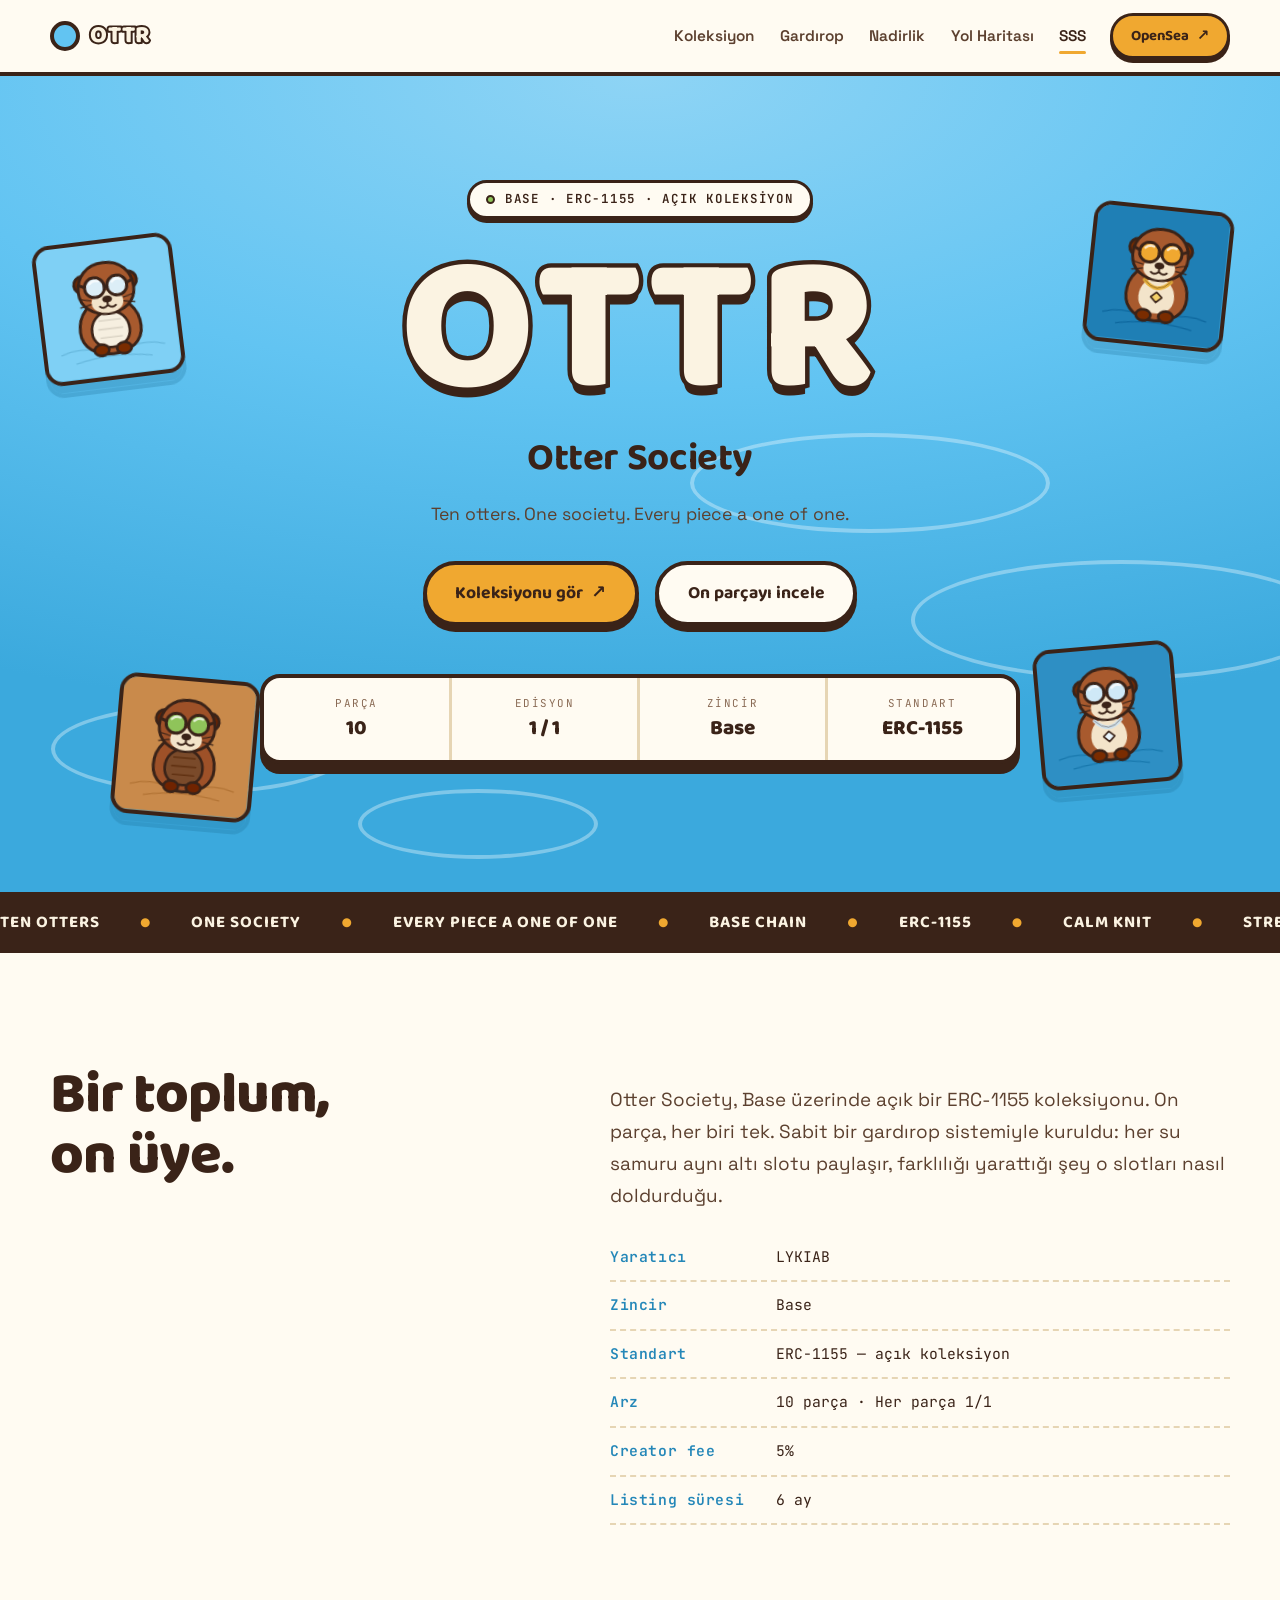
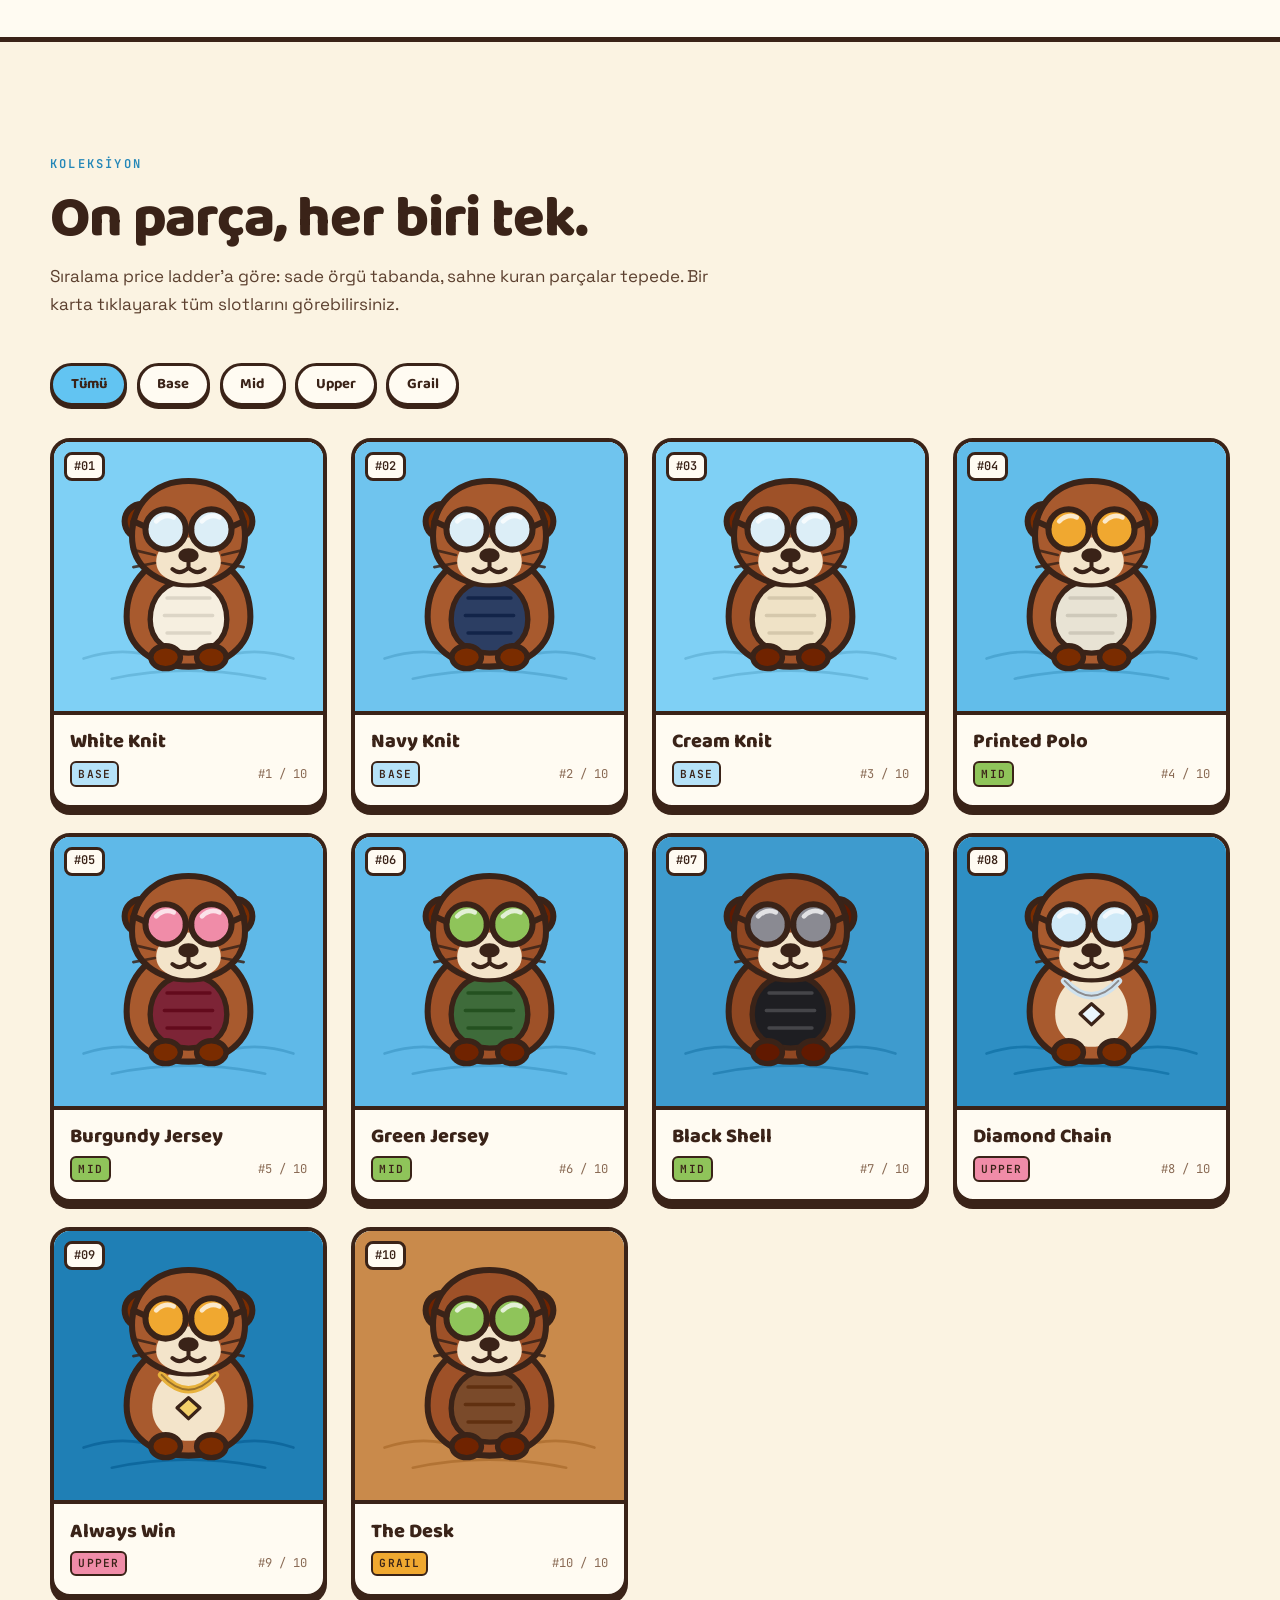
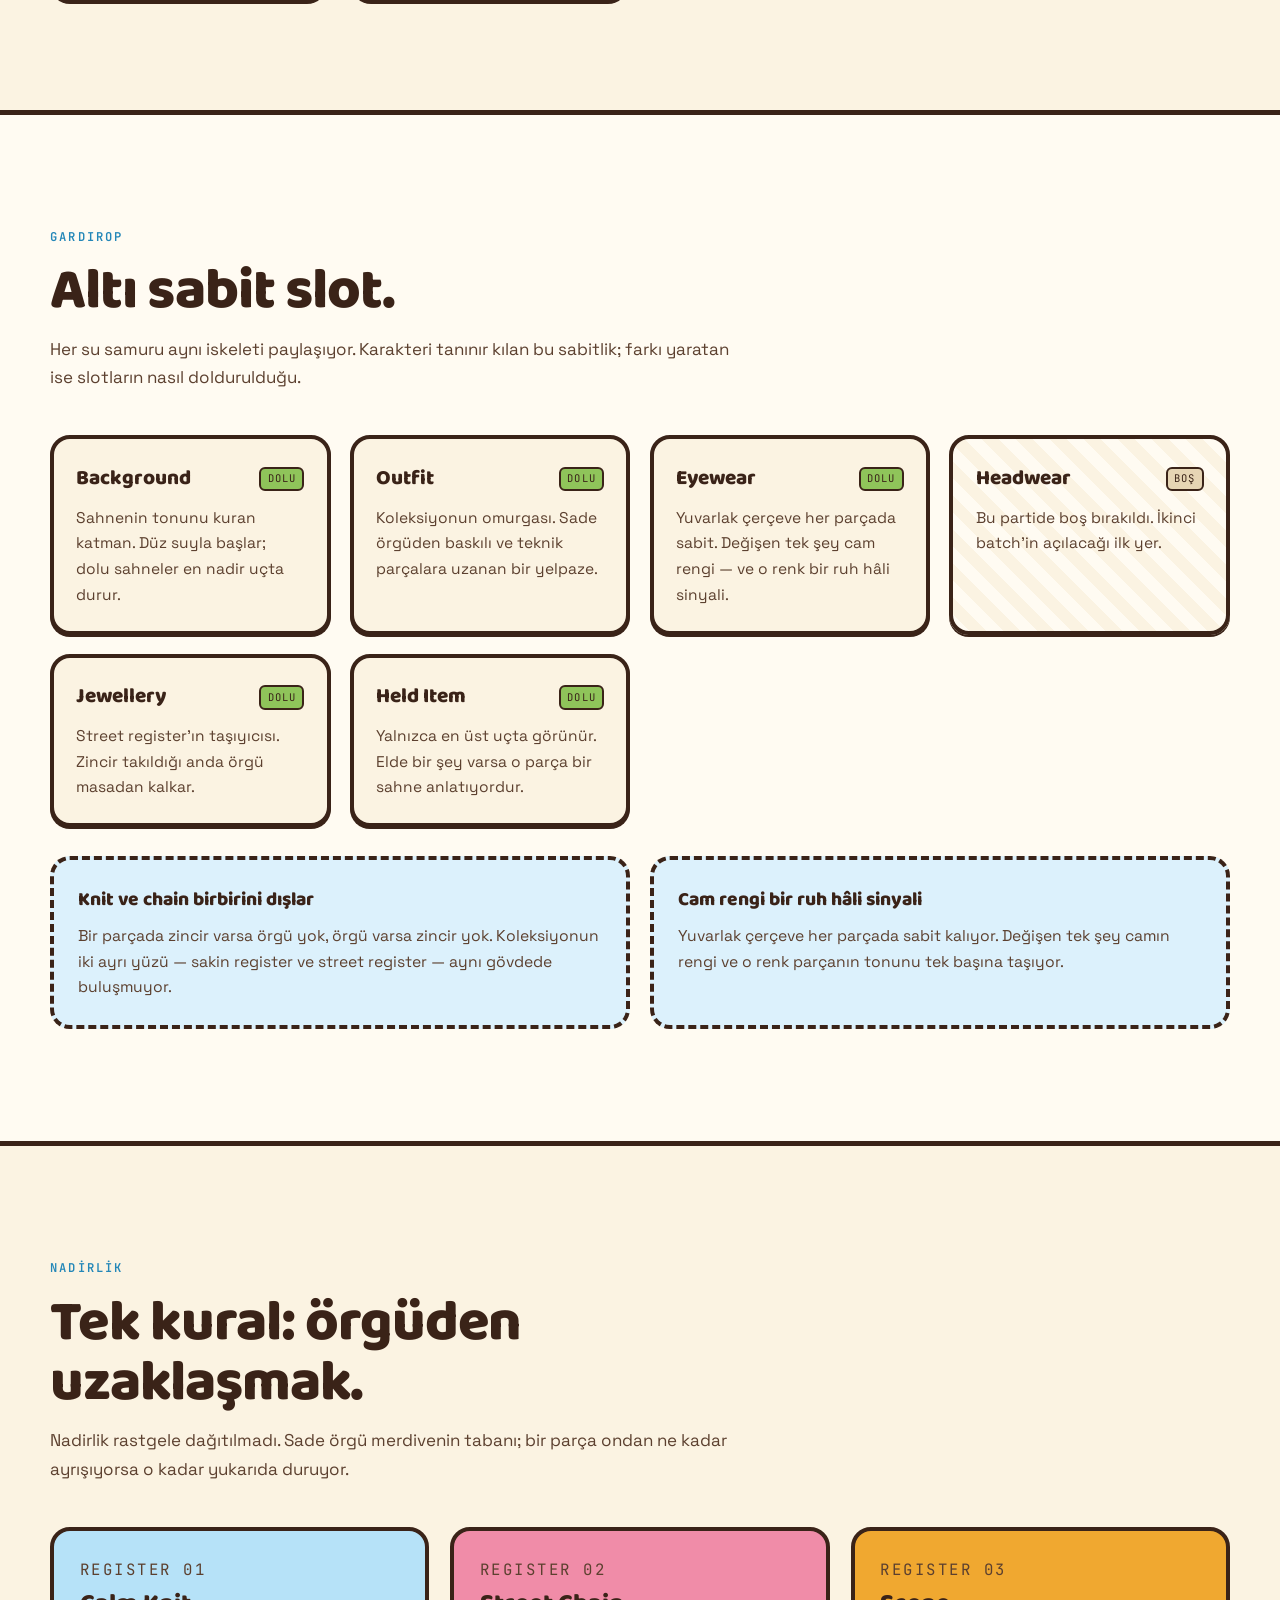
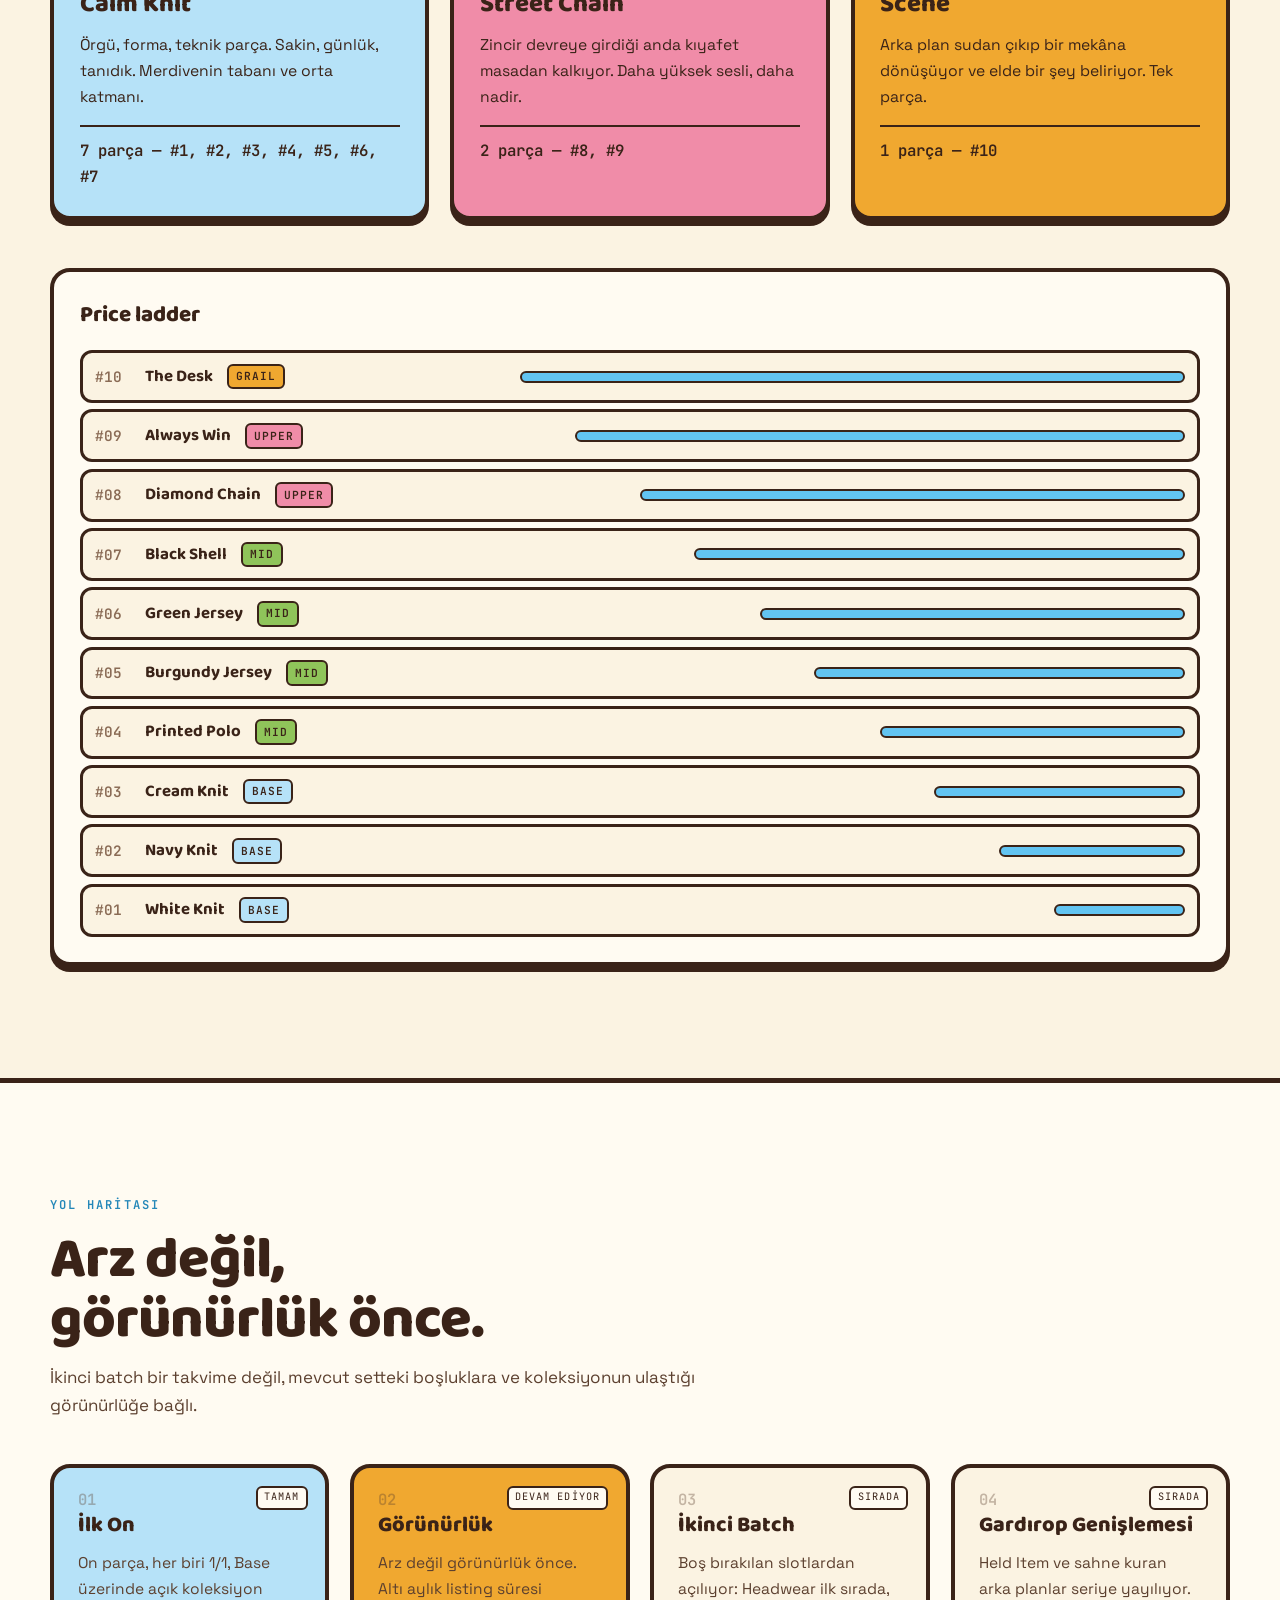
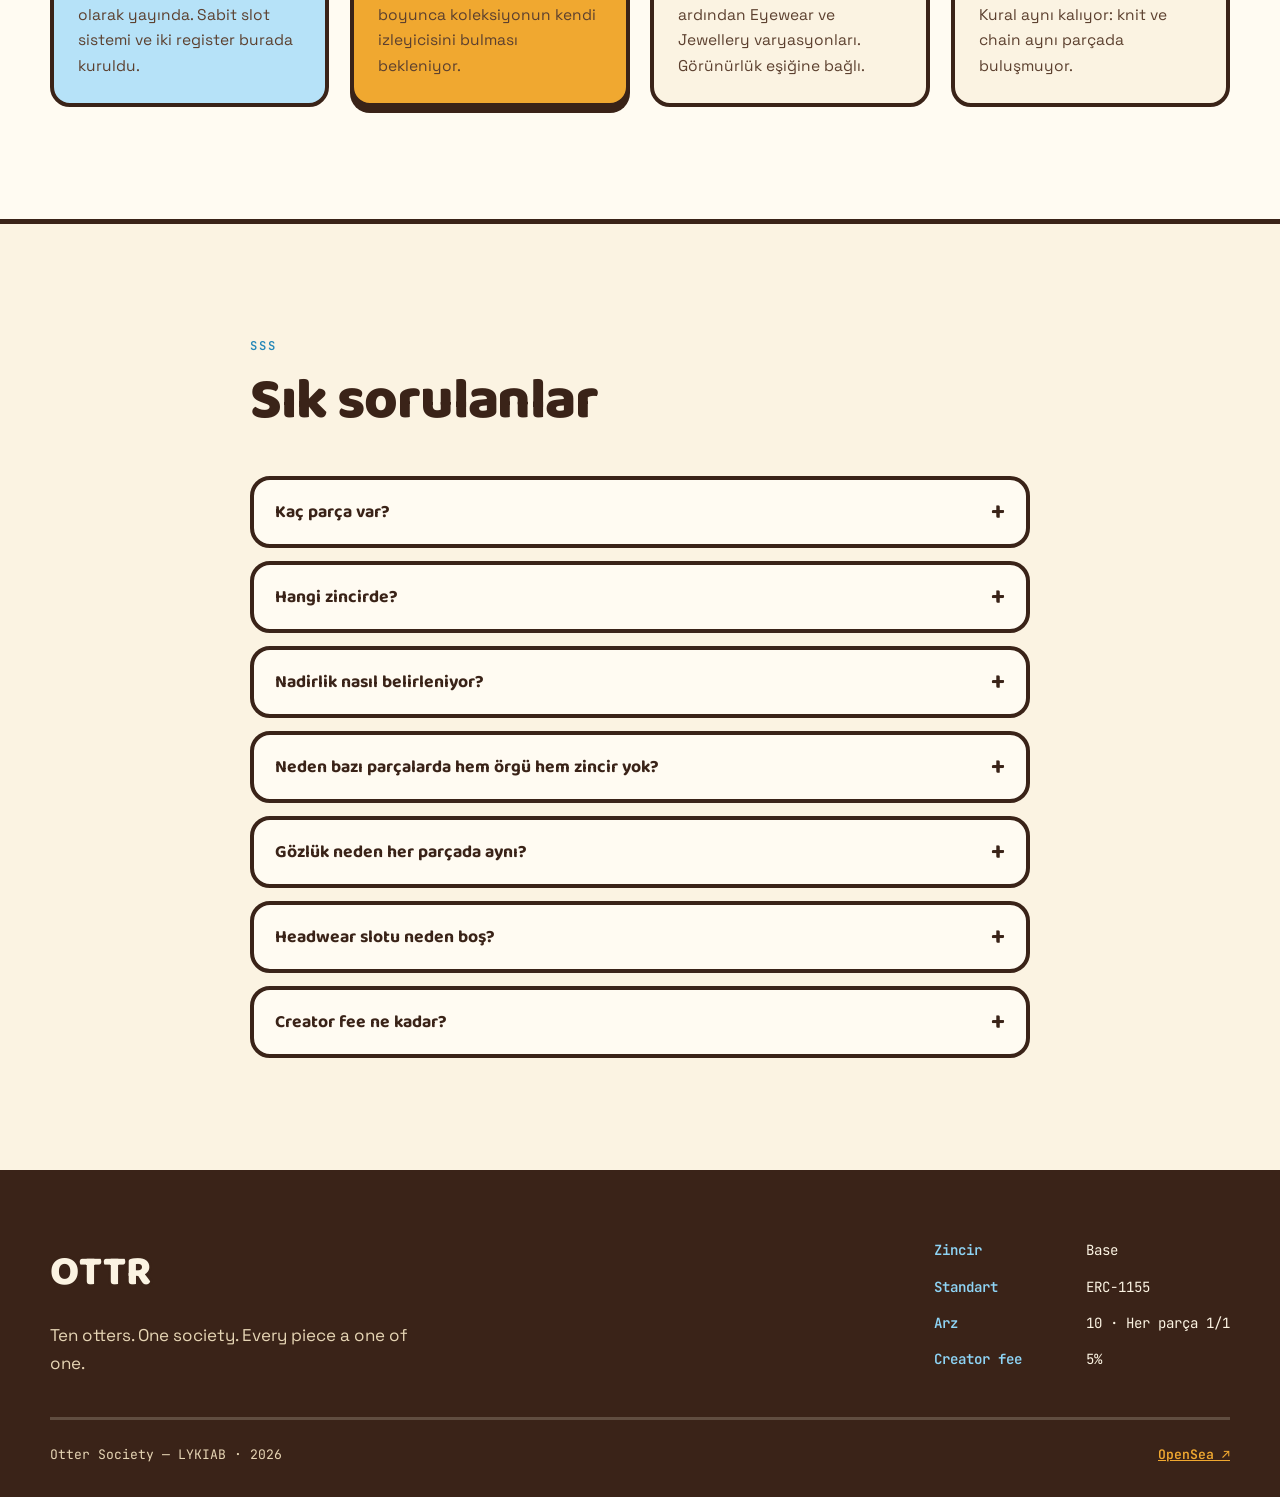
==== index.html @ 0522113d "OTTR — Otter Society tanıtım sitesini ekle Base üzerindeki on parçalık 1/1 koleksiyon için statik ta" ====
<!DOCTYPE html>
<html lang="tr">
<head>
<meta charset="UTF-8">
<meta name="viewport" content="width=device-width, initial-scale=1">
<title>OTTR — Otter Society</title>
<meta name="description" content="Otter Society — Base üzerinde on parçalık 1/1 koleksiyon. Sabit gardırop sistemi, iki register, tek kurallı nadirlik.">
<meta property="og:title" content="OTTR — Otter Society">
<meta property="og:description" content="Ten otters. One society. Every piece a one of one.">
<meta property="og:type" content="website">
<meta name="theme-color" content="#62C4F2">
<link rel="icon" href="assets/img/favicon.svg" type="image/svg+xml">
<link rel="preconnect" href="https://fonts.googleapis.com">
<link rel="preconnect" href="https://fonts.gstatic.com" crossorigin>
<link href="https://fonts.googleapis.com/css2?family=Baloo+2:wght@600;700;800&family=Space+Grotesk:wght@400;500;600;700&family=JetBrains+Mono:wght@400;600&display=swap" rel="stylesheet">
<link rel="stylesheet" href="assets/css/style.css">
</head>
<body>

<a class="skip" href="#collection">İçeriğe atla</a>

<!-- ======================= NAV ======================= -->
<header class="nav" id="nav">
  <div class="nav-inner">
    <a class="brand" href="#top" aria-label="OTTR ana sayfa">
      <span class="brand-mark" aria-hidden="true"></span>
      <span class="brand-text">OTTR</span>
    </a>

    <nav class="nav-links" aria-label="Ana menü">
      <a href="#collection">Koleksiyon</a>
      <a href="#wardrobe">Gardırop</a>
      <a href="#rarity">Nadirlik</a>
      <a href="#roadmap">Yol Haritası</a>
      <a href="#faq">SSS</a>
    </nav>

    <a class="btn btn-primary nav-cta" id="nav-opensea" href="#" target="_blank" rel="noopener noreferrer">
      OpenSea <span aria-hidden="true">↗</span>
    </a>

    <button class="nav-toggle" id="nav-toggle" aria-expanded="false" aria-controls="nav-mobile" aria-label="Menüyü aç">
      <span></span><span></span><span></span>
    </button>
  </div>
  <div class="nav-mobile" id="nav-mobile" hidden>
    <a href="#collection">Koleksiyon</a>
    <a href="#wardrobe">Gardırop</a>
    <a href="#rarity">Nadirlik</a>
    <a href="#roadmap">Yol Haritası</a>
    <a href="#faq">SSS</a>
    <a class="mobile-cta" id="nav-opensea-m" href="#" target="_blank" rel="noopener noreferrer">OpenSea ↗</a>
  </div>
</header>

<!-- ======================= HERO ======================= -->
<section class="hero" id="top">
  <div class="hero-water" aria-hidden="true">
    <span></span><span></span><span></span><span></span>
  </div>

  <div class="hero-inner">
    <p class="eyebrow reveal">
      <span class="dot" aria-hidden="true"></span>
      Base · ERC-1155 · Açık Koleksiyon
    </p>

    <h1 class="hero-title reveal">
      <span class="wordmark" id="hero-wordmark" aria-label="OTTR">OTTR</span>
    </h1>

    <p class="hero-sub reveal" id="hero-name">Otter Society</p>
    <p class="hero-tagline reveal" id="hero-tagline"></p>

    <div class="hero-actions reveal">
      <a class="btn btn-primary btn-lg" id="hero-opensea" href="#" target="_blank" rel="noopener noreferrer">
        Koleksiyonu gör <span aria-hidden="true">↗</span>
      </a>
      <a class="btn btn-ghost btn-lg" href="#collection">On parçayı incele</a>
    </div>

    <dl class="hero-stats reveal" id="hero-stats"></dl>
  </div>

  <div class="hero-otters" id="hero-otters" aria-hidden="true"></div>
</section>

<!-- ======================= TICKER ======================= -->
<div class="ticker" aria-hidden="true">
  <div class="ticker-track" id="ticker-track"></div>
</div>

<!-- ======================= INTRO ======================= -->
<section class="section intro" id="about">
  <div class="wrap">
    <div class="intro-grid">
      <div class="reveal">
        <h2 class="h2">Bir toplum,<br>on üye.</h2>
      </div>
      <div class="intro-body reveal">
        <p class="lead" id="intro-text"></p>
        <ul class="intro-facts" id="intro-facts"></ul>
      </div>
    </div>
  </div>
</section>

<!-- ======================= COLLECTION ======================= -->
<section class="section section-alt" id="collection">
  <div class="wrap">
    <header class="sec-head reveal">
      <p class="kicker">Koleksiyon</p>
      <h2 class="h2">On parça, her biri tek.</h2>
      <p class="sec-note">
        Sıralama price ladder'a göre: sade örgü tabanda, sahne kuran parçalar tepede.
        Bir karta tıklayarak tüm slotlarını görebilirsiniz.
      </p>
    </header>

    <div class="filters reveal" role="group" aria-label="Nadirlik filtresi">
      <button class="chip is-active" data-filter="all">Tümü</button>
      <button class="chip" data-filter="base">Base</button>
      <button class="chip" data-filter="mid">Mid</button>
      <button class="chip" data-filter="upper">Upper</button>
      <button class="chip" data-filter="grail">Grail</button>
    </div>

    <div class="grid" id="otter-grid"></div>
  </div>
</section>

<!-- ======================= WARDROBE ======================= -->
<section class="section" id="wardrobe">
  <div class="wrap">
    <header class="sec-head reveal">
      <p class="kicker">Gardırop</p>
      <h2 class="h2">Altı sabit slot.</h2>
      <p class="sec-note">
        Her su samuru aynı iskeleti paylaşıyor. Karakteri tanınır kılan bu sabitlik;
        farkı yaratan ise slotların nasıl doldurulduğu.
      </p>
    </header>

    <div class="slots" id="slot-grid"></div>

    <div class="rules reveal">
      <article class="rule">
        <h3>Knit ve chain birbirini dışlar</h3>
        <p>
          Bir parçada zincir varsa örgü yok, örgü varsa zincir yok. Koleksiyonun iki ayrı
          yüzü — sakin register ve street register — aynı gövdede buluşmuyor.
        </p>
      </article>
      <article class="rule">
        <h3>Cam rengi bir ruh hâli sinyali</h3>
        <p>
          Yuvarlak çerçeve her parçada sabit kalıyor. Değişen tek şey camın rengi ve
          o renk parçanın tonunu tek başına taşıyor.
        </p>
      </article>
    </div>
  </div>
</section>

<!-- ======================= RARITY ======================= -->
<section class="section section-alt" id="rarity">
  <div class="wrap">
    <header class="sec-head reveal">
      <p class="kicker">Nadirlik</p>
      <h2 class="h2">Tek kural: örgüden uzaklaşmak.</h2>
      <p class="sec-note">
        Nadirlik rastgele dağıtılmadı. Sade örgü merdivenin tabanı; bir parça ondan
        ne kadar ayrışıyorsa o kadar yukarıda duruyor.
      </p>
    </header>

    <div class="registers reveal">
      <article class="register register-knit">
        <p class="register-kicker" lang="en">Register 01</p>
        <h3>Calm Knit</h3>
        <p>Örgü, forma, teknik parça. Sakin, günlük, tanıdık. Merdivenin tabanı ve orta katmanı.</p>
        <p class="register-count" id="count-knit"></p>
      </article>
      <article class="register register-chain">
        <p class="register-kicker" lang="en">Register 02</p>
        <h3>Street Chain</h3>
        <p>Zincir devreye girdiği anda kıyafet masadan kalkıyor. Daha yüksek sesli, daha nadir.</p>
        <p class="register-count" id="count-chain"></p>
      </article>
      <article class="register register-scene">
        <p class="register-kicker" lang="en">Register 03</p>
        <h3>Scene</h3>
        <p>Arka plan sudan çıkıp bir mekâna dönüşüyor ve elde bir şey beliriyor. Tek parça.</p>
        <p class="register-count" id="count-scene"></p>
      </article>
    </div>

    <div class="ladder reveal">
      <h3 class="ladder-title">Price ladder</h3>
      <ol class="ladder-list" id="ladder-list"></ol>
    </div>
  </div>
</section>

<!-- ======================= ROADMAP ======================= -->
<section class="section" id="roadmap">
  <div class="wrap">
    <header class="sec-head reveal">
      <p class="kicker">Yol Haritası</p>
      <h2 class="h2">Arz değil,<br>görünürlük önce.</h2>
      <p class="sec-note">
        İkinci batch bir takvime değil, mevcut setteki boşluklara ve koleksiyonun
        ulaştığı görünürlüğe bağlı.
      </p>
    </header>
    <div class="timeline" id="timeline"></div>
  </div>
</section>

<!-- ======================= FAQ ======================= -->
<section class="section section-alt" id="faq">
  <div class="wrap wrap-narrow">
    <header class="sec-head reveal">
      <p class="kicker">SSS</p>
      <h2 class="h2">Sık sorulanlar</h2>
    </header>
    <div class="faq" id="faq-list"></div>
  </div>
</section>

<!-- ======================= FOOTER ======================= -->
<footer class="footer">
  <div class="wrap">
    <div class="footer-top">
      <div class="footer-brand">
        <span class="wordmark wordmark-sm" aria-label="OTTR">OTTR</span>
        <p id="footer-tagline"></p>
      </div>
      <div class="footer-meta" id="footer-meta"></div>
    </div>
    <div class="footer-bottom">
      <p id="footer-credit"></p>
      <a id="footer-opensea" href="#" target="_blank" rel="noopener noreferrer">OpenSea ↗</a>
    </div>
  </div>
</footer>

<!-- ======================= MODAL ======================= -->
<div class="modal" id="modal" hidden>
  <div class="modal-backdrop" data-close></div>
  <div class="modal-card" role="dialog" aria-modal="true" aria-labelledby="modal-title">
    <button class="modal-close" data-close aria-label="Kapat">×</button>
    <div class="modal-body" id="modal-body"></div>
  </div>
</div>

<script src="assets/js/data.js"></script>
<script src="assets/js/otter.js"></script>
<script src="assets/js/main.js"></script>
</body>
</html>
---- assets/css/style.css ----
/* ===========================================================================
   OTTR — Otter Society
   Palet doğrudan logodan: gök mavisi su, krem kabarık harfler, sıcak kahve kürk,
   koyu kahve kontur.
   =========================================================================== */

:root {
  /* su */
  --sky-100: #DCF1FC;
  --sky-200: #B6E2F8;
  --sky-300: #8ED4F5;
  --sky-400: #62C4F2;
  --sky-500: #3BA9DD;
  --sky-600: #2487B8;
  --sky-700: #17668E;

  /* krem */
  --cream-50:  #FFFBF2;
  --cream-100: #FBF3E2;
  --cream-200: #F3E7CE;
  --cream-300: #E6D5B4;

  /* kürk + kontur */
  --fur:   #A85A2E;
  --fur-d: #7E3F1D;
  --ink:   #3A2318;
  --ink-2: #5C402F;
  --ink-3: #8A6B55;

  /* gözlük camları — vurgu renkleri */
  --amber: #F0A830;
  --pink:  #F08CA8;
  --green: #8FC45A;

  --radius:   20px;
  --radius-s: 12px;
  --radius-l: 32px;

  --shadow-sm: 0 2px 0 var(--ink);
  --shadow:    0 6px 0 var(--ink);
  --shadow-lg: 0 10px 0 var(--ink);
  --shadow-soft: 0 18px 40px -20px rgba(23, 102, 142, .55);

  --font-display: "Baloo 2", "Trebuchet MS", system-ui, sans-serif;
  --font-body: "Space Grotesk", system-ui, -apple-system, sans-serif;
  --font-mono: "JetBrains Mono", ui-monospace, "SF Mono", Menlo, monospace;

  --wrap: 1180px;
  --nav-h: 72px;
}

/* ---------- temel ---------- */
*, *::before, *::after { box-sizing: border-box; }

html { scroll-behavior: smooth; scroll-padding-top: calc(var(--nav-h) + 16px); }
@media (prefers-reduced-motion: reduce) {
  html { scroll-behavior: auto; }
  *, *::before, *::after {
    animation-duration: .01ms !important; animation-iteration-count: 1 !important;
    transition-duration: .01ms !important;
  }
}

body {
  margin: 0;
  background: var(--cream-50);
  color: var(--ink);
  font-family: var(--font-body);
  font-size: 17px;
  line-height: 1.65;
  -webkit-font-smoothing: antialiased;
  overflow-x: hidden;
}

img, svg { max-width: 100%; display: block; }
a { color: inherit; }
button { font: inherit; color: inherit; }

.skip {
  position: absolute; left: -9999px; top: 0; z-index: 999;
  background: var(--ink); color: var(--cream-50);
  padding: 12px 20px; border-radius: 0 0 var(--radius-s) 0;
}
.skip:focus { left: 0; }

:focus-visible {
  outline: 3px solid var(--ink);
  outline-offset: 3px;
  border-radius: 4px;
}

.wrap { width: min(100% - 48px, var(--wrap)); margin-inline: auto; }
.wrap-narrow { width: min(100% - 48px, 780px); }
@media (max-width: 640px) { .wrap, .wrap-narrow { width: min(100% - 32px, var(--wrap)); } }

/* ---------- tipografi ---------- */
.h2 {
  font-family: var(--font-display);
  font-weight: 800;
  font-size: clamp(2.1rem, 5.2vw, 3.6rem);
  line-height: 1.05;
  letter-spacing: -.02em;
  margin: 0 0 .5rem;
}

.kicker {
  font-family: var(--font-mono);
  font-size: .76rem;
  font-weight: 600;
  letter-spacing: .18em;
  text-transform: uppercase;
  color: var(--sky-600);
  margin: 0 0 .9rem;
}

.lead { font-size: 1.18rem; line-height: 1.7; color: var(--ink-2); }

.sec-head { max-width: 680px; margin-bottom: 2.8rem; }
.sec-note { color: var(--ink-2); margin: .8rem 0 0; }

/* kabarık OTTR kelime markası */
.wordmark {
  font-family: var(--font-display);
  font-weight: 800;
  letter-spacing: .02em;
  color: var(--cream-100);
  -webkit-text-stroke: 9px var(--ink);
  paint-order: stroke fill;
  text-shadow: 0 10px 0 var(--ink);
  display: inline-block;
}
.wordmark-sm { font-size: 2.6rem; -webkit-text-stroke-width: 5px; text-shadow: 0 5px 0 var(--ink); }

/* ---------- butonlar ---------- */
.btn {
  display: inline-flex; align-items: center; gap: .5rem;
  font-family: var(--font-display);
  font-weight: 700;
  font-size: 1rem;
  padding: .7rem 1.4rem;
  border-radius: 999px;
  border: 4px solid var(--ink);
  text-decoration: none;
  cursor: pointer;
  transition: transform .14s ease, box-shadow .14s ease, background-color .14s ease;
}
.btn-lg { font-size: 1.1rem; padding: .85rem 1.8rem; }
.btn-primary { background: var(--amber); color: var(--ink); box-shadow: var(--shadow); }
.btn-ghost   { background: var(--cream-50); color: var(--ink); box-shadow: var(--shadow); }
.btn:hover   { transform: translateY(3px); box-shadow: 0 3px 0 var(--ink); }
.btn:active  { transform: translateY(6px); box-shadow: 0 0 0 var(--ink); }

/* ---------- nav ---------- */
.nav {
  position: sticky; top: 0; z-index: 100;
  background: rgba(255, 251, 242, .88);
  backdrop-filter: blur(14px);
  border-bottom: 4px solid var(--ink);
}
.nav-inner {
  width: min(100% - 48px, var(--wrap));
  margin-inline: auto;
  height: var(--nav-h);
  display: flex; align-items: center; gap: 1.5rem;
}
@media (max-width: 640px) { .nav-inner { width: min(100% - 32px, var(--wrap)); } }

.brand { display: flex; align-items: center; gap: .6rem; text-decoration: none; margin-right: auto; }
.brand-mark {
  width: 30px; height: 30px; border-radius: 50%;
  background: var(--sky-400); border: 4px solid var(--ink);
  flex: none;
}
.brand-text {
  font-family: var(--font-display); font-weight: 800; font-size: 1.5rem;
  letter-spacing: .04em; color: var(--cream-100);
  -webkit-text-stroke: 4px var(--ink); paint-order: stroke fill;
}

.nav-links { display: flex; gap: 1.6rem; }
.nav-links a {
  text-decoration: none; font-weight: 600; font-size: .96rem;
  color: var(--ink-2); position: relative; padding: .2rem 0;
}
.nav-links a::after {
  content: ""; position: absolute; left: 0; right: 0; bottom: -2px; height: 3px;
  background: var(--amber); border-radius: 3px; transform: scaleX(0);
  transform-origin: left; transition: transform .2s ease;
}
.nav-links a:hover, .nav-links a.is-current { color: var(--ink); }
.nav-links a:hover::after, .nav-links a.is-current::after { transform: scaleX(1); }

.nav-cta { padding: .5rem 1.1rem; font-size: .92rem; border-width: 3px; box-shadow: 0 4px 0 var(--ink); }

.nav-toggle {
  display: none; width: 46px; height: 46px; border-radius: 12px;
  background: var(--cream-100); border: 4px solid var(--ink); cursor: pointer;
  padding: 0; place-items: center;
}
.nav-toggle span { display: block; width: 20px; height: 3px; background: var(--ink); border-radius: 3px; margin: 2px auto; }

.nav-mobile { display: none; flex-direction: column; border-top: 3px solid var(--ink); background: var(--cream-50); }
.nav-mobile a { padding: .9rem 24px; text-decoration: none; font-weight: 600; border-bottom: 2px solid var(--cream-300); }
.nav-mobile .mobile-cta { background: var(--amber); font-family: var(--font-display); }

@media (max-width: 920px) {
  .nav-links, .nav-cta { display: none; }
  .nav-toggle { display: grid; }
  .nav-mobile:not([hidden]) { display: flex; }
}

/* ---------- hero ---------- */
.hero {
  position: relative;
  background:
    radial-gradient(120% 80% at 50% 0%, var(--sky-300) 0%, var(--sky-400) 48%, var(--sky-500) 100%);
  border-bottom: 5px solid var(--ink);
  padding: clamp(3.5rem, 9vw, 6.5rem) 0 clamp(5rem, 11vw, 8rem);
  overflow: hidden;
  text-align: center;
}

.hero-water { position: absolute; inset: 0; pointer-events: none; }
.hero-water span {
  position: absolute; border: 4px solid rgba(255, 255, 255, .34);
  border-radius: 50%; animation: ripple 9s ease-out infinite;
}
.hero-water span:nth-child(1) { width: 300px; height: 90px;  left: 4%;   bottom: 12%; animation-delay: 0s; }
.hero-water span:nth-child(2) { width: 420px; height: 120px; right: -4%; bottom: 26%; animation-delay: 2.2s; }
.hero-water span:nth-child(3) { width: 240px; height: 70px;  left: 28%;  bottom: 4%;  animation-delay: 4.4s; }
.hero-water span:nth-child(4) { width: 360px; height: 100px; right: 18%; bottom: 44%; animation-delay: 6.6s; }
@keyframes ripple {
  0%   { transform: scale(.55); opacity: 0; }
  28%  { opacity: .85; }
  100% { transform: scale(1.5); opacity: 0; }
}

.hero-inner { position: relative; z-index: 2; width: min(100% - 48px, 980px); margin-inline: auto; }

.eyebrow {
  display: inline-flex; align-items: center; gap: .6rem;
  font-family: var(--font-mono); font-size: .78rem; font-weight: 600;
  letter-spacing: .14em; text-transform: uppercase;
  background: var(--cream-50); color: var(--ink);
  border: 3px solid var(--ink); border-radius: 999px;
  padding: .4rem 1rem; margin: 0 0 1.6rem;
  box-shadow: 0 4px 0 var(--ink);
}
.eyebrow .dot { width: 9px; height: 9px; border-radius: 50%; background: var(--green); border: 2px solid var(--ink); }

.hero-title { margin: 0; line-height: .9; }
#hero-wordmark { font-size: clamp(5rem, 19vw, 12rem); }

.hero-sub {
  font-family: var(--font-display); font-weight: 700;
  font-size: clamp(1.5rem, 4vw, 2.4rem);
  color: var(--ink); margin: .6rem 0 0; letter-spacing: -.01em;
}
.hero-tagline {
  font-size: 1.1rem; color: var(--ink-2); margin: .6rem auto 2rem; max-width: 46ch;
}

.hero-actions { display: flex; gap: 1rem; justify-content: center; flex-wrap: wrap; }

.hero-stats {
  display: grid; grid-template-columns: repeat(4, 1fr); gap: 0;
  margin: 3rem auto 0; max-width: 760px;
  background: var(--cream-50); border: 4px solid var(--ink);
  border-radius: var(--radius); box-shadow: var(--shadow-lg);
  overflow: hidden;
}
.hero-stats > div { padding: 1.1rem .8rem; border-right: 3px solid var(--cream-300); }
.hero-stats > div:last-child { border-right: 0; }
.hero-stats dt {
  font-family: var(--font-mono); font-size: .68rem; letter-spacing: .14em;
  text-transform: uppercase; color: var(--ink-3); margin-bottom: .25rem;
}
.hero-stats dd {
  margin: 0; font-family: var(--font-display); font-weight: 800;
  font-size: 1.3rem; line-height: 1.2;
}
@media (max-width: 680px) {
  .hero-stats { grid-template-columns: repeat(2, 1fr); }
  .hero-stats > div:nth-child(2n) { border-right: 0; }
  .hero-stats > div:nth-child(-n+2) { border-bottom: 3px solid var(--cream-300); }
}

.hero-otters { position: absolute; inset: 0; pointer-events: none; z-index: 1; }
.hero-otters .float {
  position: absolute; width: clamp(92px, 11vw, 150px);
  animation: bob 6s ease-in-out infinite;
  filter: drop-shadow(0 12px 0 rgba(23, 102, 142, .25));
}
.hero-otters .float:nth-child(1) { left: 3%;  top: 20%; animation-delay: 0s;   transform: rotate(-7deg); }
.hero-otters .float:nth-child(2) { right: 4%; top: 16%; animation-delay: 1.4s; transform: rotate(6deg); }
.hero-otters .float:nth-child(3) { left: 9%;  bottom: 9%; animation-delay: 2.6s; transform: rotate(5deg); }
.hero-otters .float:nth-child(4) { right: 8%; bottom: 13%; animation-delay: 3.8s; transform: rotate(-5deg); }
.hero-otters .float svg { border-radius: 18px; border: 4px solid var(--ink); }
@keyframes bob { 0%, 100% { translate: 0 0; } 50% { translate: 0 -16px; } }
@media (max-width: 1100px) { .hero-otters { display: none; } }

/* ---------- ticker ---------- */
.ticker {
  background: var(--ink); color: var(--cream-100);
  border-bottom: 5px solid var(--ink); overflow: hidden; padding: .75rem 0;
}
.ticker-track {
  display: flex; gap: 2.5rem; width: max-content;
  animation: marquee 32s linear infinite;
  font-family: var(--font-display); font-weight: 700; font-size: 1.05rem;
  letter-spacing: .06em; text-transform: uppercase;
}
.ticker-track span { display: inline-flex; align-items: center; gap: 2.5rem; white-space: nowrap; }
.ticker-track span::after { content: "●"; color: var(--amber); font-size: .7em; }
@keyframes marquee { from { transform: translateX(0); } to { transform: translateX(-50%); } }

/* ---------- bölümler ---------- */
.section { padding: clamp(4rem, 9vw, 7rem) 0; }
.section-alt { background: var(--cream-100); border-block: 5px solid var(--ink); }

.intro-grid { display: grid; grid-template-columns: 1fr 1.25fr; gap: clamp(2rem, 5vw, 4rem); align-items: start; }
@media (max-width: 860px) { .intro-grid { grid-template-columns: 1fr; } }

.intro-facts { list-style: none; padding: 0; margin: 2rem 0 0; display: grid; gap: .7rem; }
.intro-facts li {
  display: flex; gap: .9rem; align-items: baseline;
  font-family: var(--font-mono); font-size: .92rem;
  padding-bottom: .7rem; border-bottom: 2px dashed var(--cream-300);
}
.intro-facts b { color: var(--sky-600); min-width: 9.5rem; font-weight: 600; letter-spacing: .04em; }

/* ---------- filtreler ---------- */
.filters { display: flex; gap: .6rem; flex-wrap: wrap; margin-bottom: 2rem; }
.chip {
  font-family: var(--font-display); font-weight: 700; font-size: .92rem;
  background: var(--cream-50); border: 3px solid var(--ink);
  border-radius: 999px; padding: .4rem 1.1rem; cursor: pointer;
  box-shadow: 0 3px 0 var(--ink);
  transition: transform .12s ease, box-shadow .12s ease, background-color .12s ease;
}
.chip:hover { transform: translateY(2px); box-shadow: 0 1px 0 var(--ink); }
.chip.is-active { background: var(--sky-400); }

/* ---------- koleksiyon ızgarası ---------- */
.grid {
  display: grid;
  grid-template-columns: repeat(auto-fill, minmax(230px, 1fr));
  gap: 1.5rem;
}

.card {
  background: var(--cream-50);
  border: 4px solid var(--ink);
  border-radius: var(--radius);
  box-shadow: var(--shadow);
  overflow: hidden; cursor: pointer;
  text-align: left; padding: 0; width: 100%;
  transition: transform .16s ease, box-shadow .16s ease;
}
.card:hover { transform: translateY(-5px); box-shadow: 0 11px 0 var(--ink); }
.card:active { transform: translateY(0); box-shadow: var(--shadow-sm); }
.card[hidden] { display: none; }

.card-art { position: relative; border-bottom: 4px solid var(--ink); background: var(--sky-300); }
.card-art img, .card-art svg { width: 100%; aspect-ratio: 1; object-fit: cover; }
.card-id {
  position: absolute; top: 10px; left: 10px;
  font-family: var(--font-mono); font-size: .75rem; font-weight: 600;
  background: var(--cream-50); border: 3px solid var(--ink);
  border-radius: 8px; padding: .1rem .45rem;
}
.card-body { padding: .9rem 1rem 1.1rem; }
.card-name { font-family: var(--font-display); font-weight: 800; font-size: 1.25rem; margin: 0; line-height: 1.2; }
.card-meta { display: flex; align-items: center; gap: .5rem; margin-top: .5rem; flex-wrap: wrap; }

.tier {
  font-family: var(--font-mono); font-size: .7rem; font-weight: 600;
  letter-spacing: .1em; text-transform: uppercase;
  border: 2px solid var(--ink); border-radius: 6px; padding: .1rem .4rem;
}
.tier-base  { background: var(--sky-200); }
.tier-mid   { background: var(--green); }
.tier-upper { background: var(--pink); }
.tier-grail { background: var(--amber); }

.card-rank { font-family: var(--font-mono); font-size: .76rem; color: var(--ink-3); margin-left: auto; }

/* ---------- gardırop slotları ---------- */
.slots { display: grid; grid-template-columns: repeat(auto-fit, minmax(265px, 1fr)); gap: 1.2rem; }
.slot {
  background: var(--cream-100); border: 4px solid var(--ink);
  border-radius: var(--radius); padding: 1.4rem; box-shadow: var(--shadow-sm);
  position: relative;
}
.slot.is-empty { background: repeating-linear-gradient(45deg, var(--cream-50) 0 12px, var(--cream-100) 12px 24px); }
.slot-head { display: flex; align-items: center; justify-content: space-between; gap: .6rem; margin-bottom: .6rem; }
.slot h3 { font-family: var(--font-display); font-weight: 800; font-size: 1.3rem; margin: 0; }
.slot p { margin: 0; color: var(--ink-2); font-size: .97rem; }
.slot-flag {
  font-family: var(--font-mono); font-size: .66rem; letter-spacing: .1em; text-transform: uppercase;
  border: 2px solid var(--ink); border-radius: 6px; padding: .1rem .4rem; flex: none;
}
.slot-flag.on  { background: var(--green); }
.slot-flag.off { background: var(--cream-300); }

.rules { display: grid; grid-template-columns: repeat(auto-fit, minmax(300px, 1fr)); gap: 1.2rem; margin-top: 1.8rem; }
.rule {
  border: 4px dashed var(--ink); border-radius: var(--radius);
  padding: 1.5rem; background: var(--sky-100);
}
.rule h3 { font-family: var(--font-display); font-weight: 800; font-size: 1.2rem; margin: 0 0 .5rem; }
.rule p { margin: 0; color: var(--ink-2); font-size: .98rem; }

/* ---------- register'lar ---------- */
.registers { display: grid; grid-template-columns: repeat(auto-fit, minmax(280px, 1fr)); gap: 1.3rem; margin-bottom: 3rem; }
.register {
  border: 4px solid var(--ink); border-radius: var(--radius);
  padding: 1.6rem; box-shadow: var(--shadow);
}
.register-knit  { background: var(--sky-200); }
.register-chain { background: var(--pink); }
.register-scene { background: var(--amber); }
.register-kicker {
  font-family: var(--font-mono); font-size: .7rem; letter-spacing: .16em;
  text-transform: uppercase; margin: 0 0 .4rem; color: var(--ink-2);
}
.register h3 { font-family: var(--font-display); font-weight: 800; font-size: 1.6rem; margin: 0 0 .5rem; }
.register p { margin: 0; font-size: .98rem; }
.register-count {
  font-family: var(--font-mono); font-size: .8rem; font-weight: 600;
  margin-top: .9rem !important; padding-top: .7rem; border-top: 2px solid var(--ink);
}

/* ---------- price ladder ---------- */
.ladder {
  background: var(--cream-50); border: 4px solid var(--ink);
  border-radius: var(--radius); padding: 1.6rem; box-shadow: var(--shadow);
}
.ladder-title { font-family: var(--font-display); font-weight: 800; font-size: 1.4rem; margin: 0 0 1rem; }
.ladder-list { list-style: none; margin: 0; padding: 0; display: flex; flex-direction: column-reverse; gap: .4rem; }
.ladder-list li {
  display: flex; align-items: center; gap: .9rem;
  padding: .6rem .8rem; border-radius: var(--radius-s);
  border: 3px solid var(--ink); background: var(--cream-100);
  font-family: var(--font-mono); font-size: .9rem;
}
.ladder-list li .lad-rank { font-weight: 600; color: var(--ink-3); min-width: 2.2rem; }
.ladder-list li .lad-name { font-family: var(--font-display); font-weight: 700; font-size: 1.05rem; }
.ladder-list li .lad-bar {
  margin-left: auto; height: 12px; border-radius: 999px;
  border: 2px solid var(--ink); background: var(--sky-400);
}

/* ---------- zaman çizelgesi ---------- */
.timeline { display: grid; grid-template-columns: repeat(auto-fit, minmax(255px, 1fr)); gap: 1.3rem; }
.tl {
  border: 4px solid var(--ink); border-radius: var(--radius);
  padding: 1.5rem; background: var(--cream-100); position: relative;
}
.tl.is-done   { background: var(--sky-200); }
.tl.is-active { background: var(--amber); box-shadow: var(--shadow); }
.tl-phase {
  font-family: var(--font-mono); font-size: 2rem; font-weight: 600;
  color: var(--ink); opacity: .35; line-height: 1; margin: 0 0 .4rem;
}
.tl h3 { font-family: var(--font-display); font-weight: 800; font-size: 1.35rem; margin: 0 0 .5rem; }
.tl p { margin: 0; font-size: .97rem; color: var(--ink-2); }
.tl-status {
  position: absolute; top: 1.1rem; right: 1.1rem;
  font-family: var(--font-mono); font-size: .64rem; letter-spacing: .1em;
  text-transform: uppercase; border: 2px solid var(--ink);
  border-radius: 6px; padding: .1rem .4rem; background: var(--cream-50);
}

/* ---------- SSS ---------- */
.faq { display: grid; gap: .8rem; }
.faq details {
  border: 4px solid var(--ink); border-radius: var(--radius);
  background: var(--cream-50); overflow: hidden;
}
.faq summary {
  cursor: pointer; list-style: none; padding: 1.1rem 1.3rem;
  font-family: var(--font-display); font-weight: 700; font-size: 1.1rem;
  display: flex; align-items: center; gap: 1rem;
}
.faq summary::-webkit-details-marker { display: none; }
.faq summary::after {
  content: "+"; margin-left: auto; font-size: 1.6rem; line-height: 1;
  transition: transform .2s ease; flex: none;
}
.faq details[open] summary::after { transform: rotate(45deg); }
.faq details[open] summary { border-bottom: 3px dashed var(--cream-300); }
.faq .faq-a { padding: 1rem 1.3rem 1.3rem; margin: 0; color: var(--ink-2); }

/* ---------- footer ---------- */
.footer { background: var(--ink); color: var(--cream-100); padding: 4rem 0 2rem; }
.footer-top {
  display: flex; justify-content: space-between; gap: 2.5rem; flex-wrap: wrap;
  padding-bottom: 2.5rem; border-bottom: 3px solid rgba(251, 243, 226, .2);
}
.footer-brand p { margin: .8rem 0 0; color: var(--cream-300); max-width: 34ch; }
.footer-meta { display: grid; gap: .5rem; font-family: var(--font-mono); font-size: .88rem; }
.footer-meta div { display: flex; gap: 1rem; }
.footer-meta b { color: var(--sky-300); font-weight: 600; min-width: 8.5rem; }
.footer-bottom {
  display: flex; justify-content: space-between; gap: 1rem; flex-wrap: wrap;
  padding-top: 1.5rem; font-family: var(--font-mono); font-size: .82rem; color: var(--cream-300);
}
.footer-bottom p { margin: 0; }
.footer-bottom a { color: var(--amber); font-weight: 600; }

/* ---------- modal ---------- */
.modal { position: fixed; inset: 0; z-index: 200; display: grid; place-items: center; padding: 24px; }
.modal[hidden] { display: none; }
.modal-backdrop { position: absolute; inset: 0; background: rgba(58, 35, 24, .72); backdrop-filter: blur(4px); }
.modal-card {
  position: relative; z-index: 1;
  width: min(100%, 880px); max-height: 88vh; overflow-y: auto;
  background: var(--cream-50); border: 5px solid var(--ink);
  border-radius: var(--radius-l); box-shadow: var(--shadow-soft);
  animation: pop .2s ease-out;
}
@keyframes pop { from { transform: scale(.95) translateY(10px); opacity: 0; } }
.modal-close {
  position: absolute; top: 14px; right: 14px; z-index: 2;
  width: 42px; height: 42px; border-radius: 50%; cursor: pointer;
  background: var(--cream-100); border: 4px solid var(--ink);
  font-size: 1.5rem; line-height: 1; display: grid; place-items: center;
}
.modal-close:hover { background: var(--amber); }

.detail { display: grid; grid-template-columns: 1fr 1fr; }
@media (max-width: 760px) { .detail { grid-template-columns: 1fr; } }
.detail-art { border-right: 4px solid var(--ink); display: flex; align-items: center; }
@media (max-width: 760px) { .detail-art { border-right: 0; border-bottom: 4px solid var(--ink); } }
.detail-art img, .detail-art svg { width: 100%; aspect-ratio: 1; object-fit: cover; }
.detail-body { padding: 2rem 1.8rem; }
.detail-body h2 { font-family: var(--font-display); font-weight: 800; font-size: 2rem; margin: .3rem 0 .6rem; line-height: 1.1; }
.detail-blurb { color: var(--ink-2); margin: 0 0 1.4rem; }
.trait-list { display: grid; gap: .5rem; margin: 0; padding: 0; list-style: none; }
.trait-list li {
  display: flex; justify-content: space-between; gap: 1rem; align-items: baseline;
  font-family: var(--font-mono); font-size: .86rem;
  border: 3px solid var(--ink); border-radius: var(--radius-s);
  padding: .5rem .8rem; background: var(--cream-100);
}
.trait-list .t-key { color: var(--ink-3); letter-spacing: .06em; text-transform: uppercase; font-size: .72rem; }
.trait-list .t-val { font-weight: 600; text-align: right; }
.trait-list li.is-none { opacity: .5; }

/* ---------- reveal ---------- */
.reveal { opacity: 0; transform: translateY(22px); transition: opacity .55s ease, transform .55s ease; }
.reveal.is-in { opacity: 1; transform: none; }
@media (prefers-reduced-motion: reduce) { .reveal { opacity: 1; transform: none; } }

/* modal — nadirlik satırı */
.detail-tier { display: flex; align-items: center; gap: .6rem; flex-wrap: wrap; margin: 0; }
.detail-tier-note { font-family: var(--font-mono); font-size: .78rem; color: var(--ink-3); }
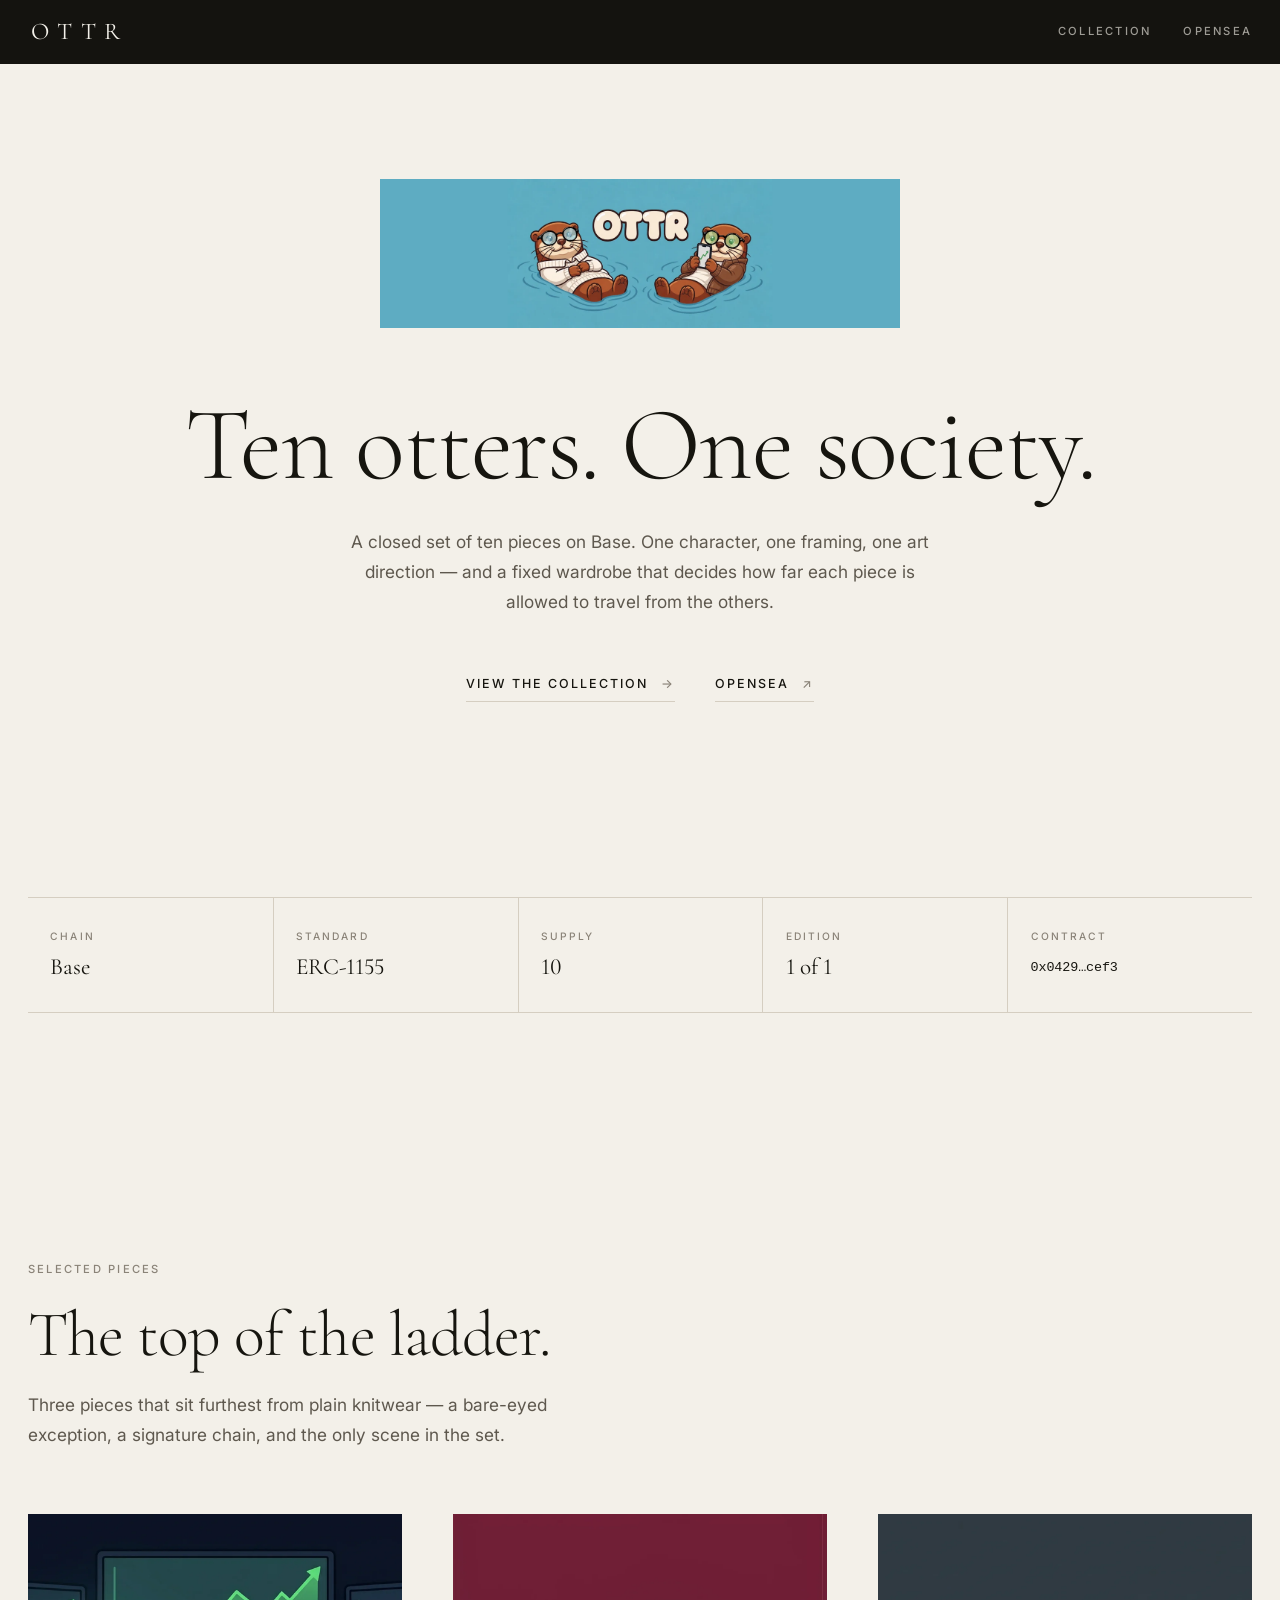
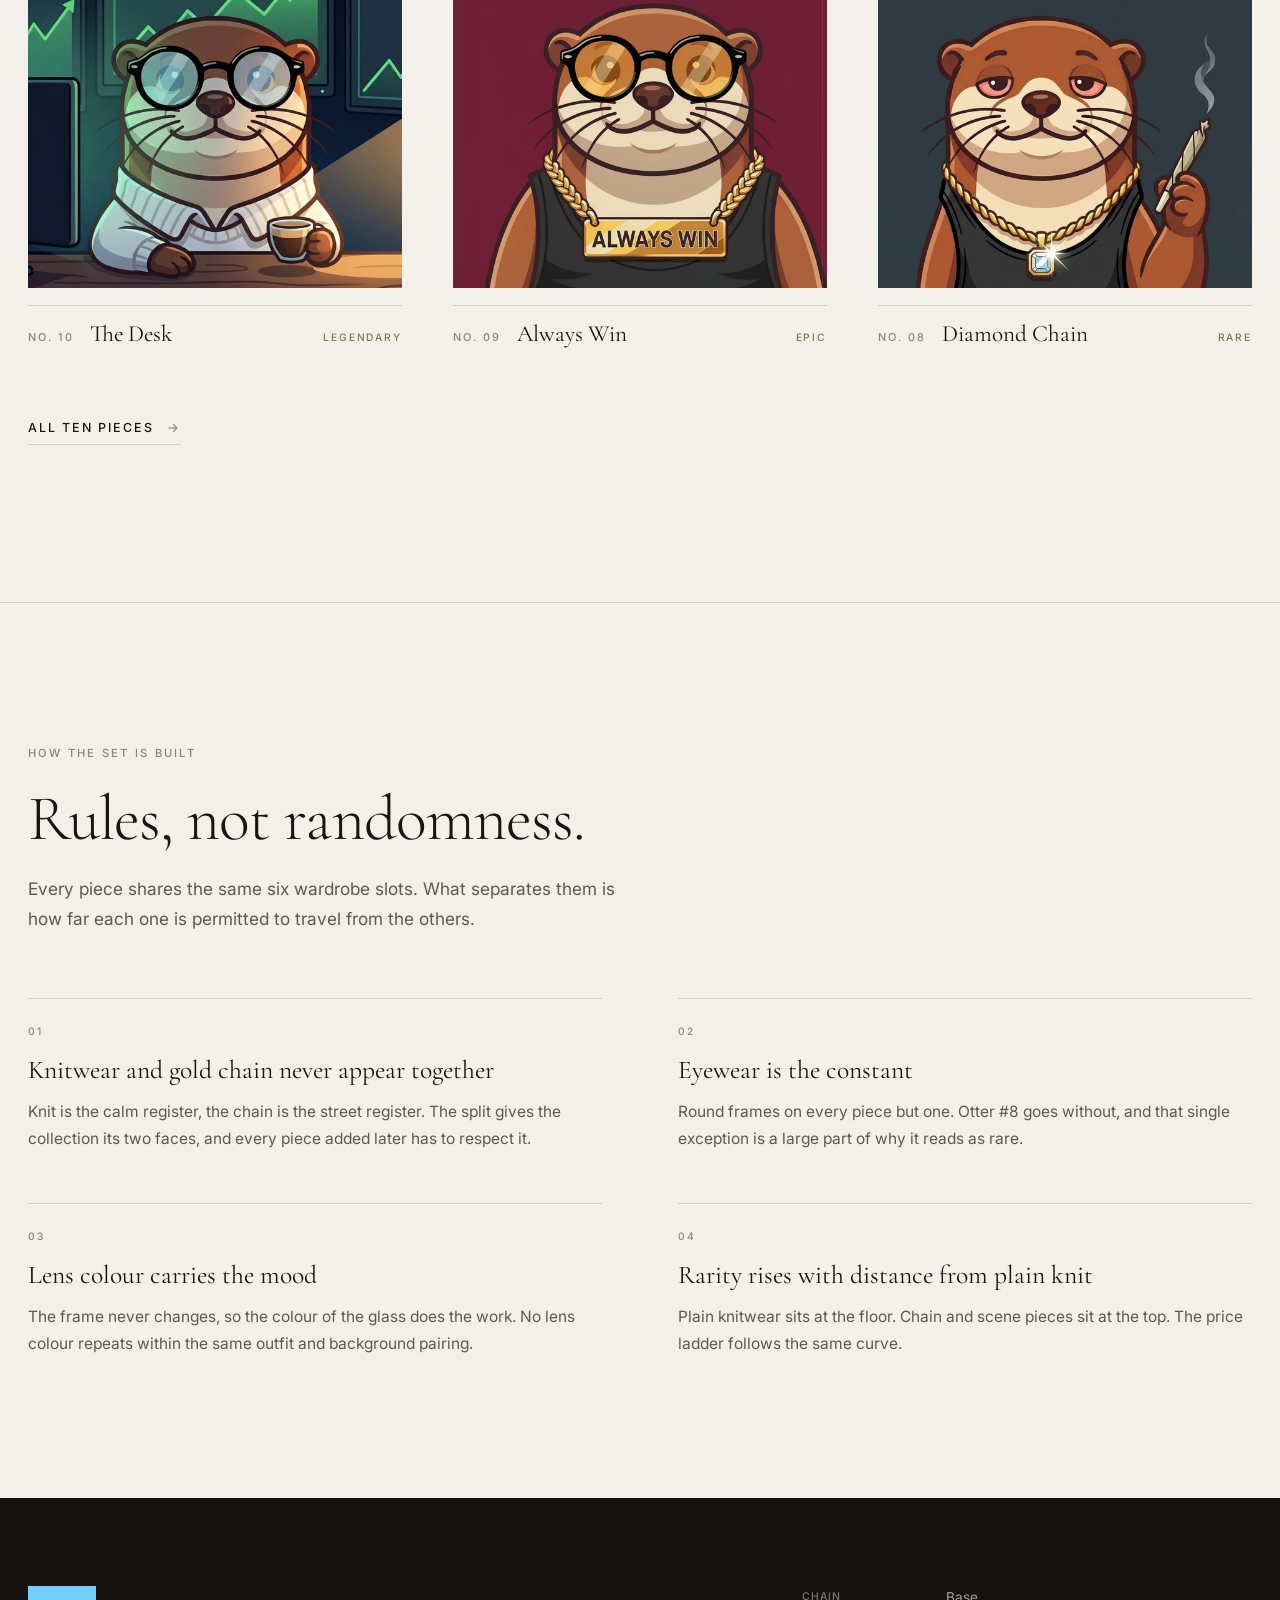
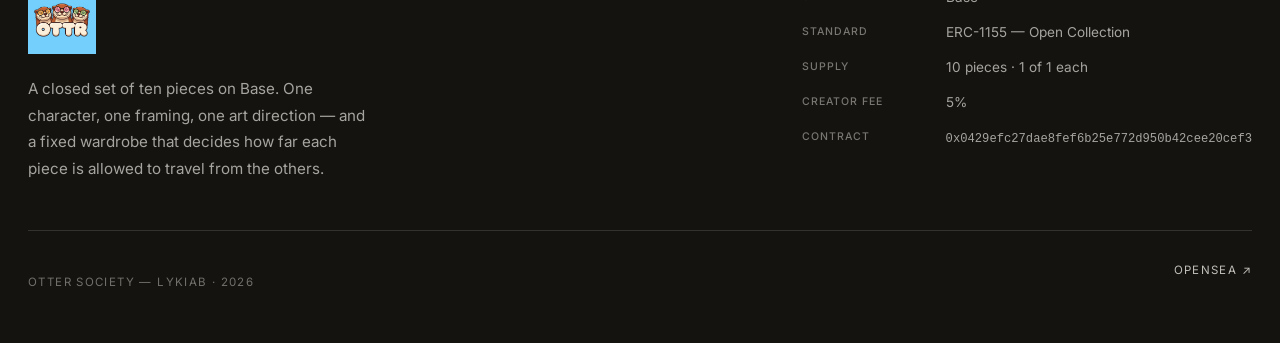
==== commit d059e462: "Rebuild the site around the real artwork and spec The first pass read as a children's site: heavy bl" ====
--- a/index.html
+++ b/index.html
@@ -1,261 +1,118 @@
 <!DOCTYPE html>
-<html lang="tr">
+<html lang="en">
 <head>
 <meta charset="UTF-8">
 <meta name="viewport" content="width=device-width, initial-scale=1">
 <title>OTTR — Otter Society</title>
-<meta name="description" content="Otter Society — Base üzerinde on parçalık 1/1 koleksiyon. Sabit gardırop sistemi, iki register, tek kurallı nadirlik.">
+<meta name="description" content="Otter Society — a closed set of ten 1/1 pieces on Base. One character, one framing, a fixed wardrobe.">
 <meta property="og:title" content="OTTR — Otter Society">
-<meta property="og:description" content="Ten otters. One society. Every piece a one of one.">
+<meta property="og:description" content="Ten otters. One society.">
 <meta property="og:type" content="website">
-<meta name="theme-color" content="#62C4F2">
+<meta property="og:image" content="assets/img/banner.webp">
+<meta name="theme-color" content="#14130F">
 <link rel="icon" href="assets/img/favicon.svg" type="image/svg+xml">
 <link rel="preconnect" href="https://fonts.googleapis.com">
 <link rel="preconnect" href="https://fonts.gstatic.com" crossorigin>
-<link href="https://fonts.googleapis.com/css2?family=Baloo+2:wght@600;700;800&family=Space+Grotesk:wght@400;500;600;700&family=JetBrains+Mono:wght@400;600&display=swap" rel="stylesheet">
+<link href="https://fonts.googleapis.com/css2?family=Cormorant+Garamond:wght@300;400&family=Inter:wght@400;500&display=swap" rel="stylesheet">
 <link rel="stylesheet" href="assets/css/style.css">
 </head>
 <body>
 
-<a class="skip" href="#collection">İçeriğe atla</a>
+<a class="skip" href="#opening">Skip to content</a>
 
-<!-- ======================= NAV ======================= -->
-<header class="nav" id="nav">
-  <div class="nav-inner">
-    <a class="brand" href="#top" aria-label="OTTR ana sayfa">
-      <span class="brand-mark" aria-hidden="true"></span>
-      <span class="brand-text">OTTR</span>
-    </a>
-
-    <nav class="nav-links" aria-label="Ana menü">
-      <a href="#collection">Koleksiyon</a>
-      <a href="#wardrobe">Gardırop</a>
-      <a href="#rarity">Nadirlik</a>
-      <a href="#roadmap">Yol Haritası</a>
-      <a href="#faq">SSS</a>
+<header class="mast">
+  <div class="mast-inner">
+    <a class="mast-brand" href="index.html">OTTR</a>
+    <nav class="mast-nav" aria-label="Primary">
+      <a href="collection.html">Collection</a>
+      <a id="mast-os" href="#" target="_blank" rel="noopener noreferrer">OpenSea</a>
     </nav>
-
-    <a class="btn btn-primary nav-cta" id="nav-opensea" href="#" target="_blank" rel="noopener noreferrer">
-      OpenSea <span aria-hidden="true">↗</span>
-    </a>
-
-    <button class="nav-toggle" id="nav-toggle" aria-expanded="false" aria-controls="nav-mobile" aria-label="Menüyü aç">
-      <span></span><span></span><span></span>
-    </button>
-  </div>
-  <div class="nav-mobile" id="nav-mobile" hidden>
-    <a href="#collection">Koleksiyon</a>
-    <a href="#wardrobe">Gardırop</a>
-    <a href="#rarity">Nadirlik</a>
-    <a href="#roadmap">Yol Haritası</a>
-    <a href="#faq">SSS</a>
-    <a class="mobile-cta" id="nav-opensea-m" href="#" target="_blank" rel="noopener noreferrer">OpenSea ↗</a>
   </div>
 </header>
 
-<!-- ======================= HERO ======================= -->
-<section class="hero" id="top">
-  <div class="hero-water" aria-hidden="true">
-    <span></span><span></span><span></span><span></span>
-  </div>
+<main>
 
-  <div class="hero-inner">
-    <p class="eyebrow reveal">
-      <span class="dot" aria-hidden="true"></span>
-      Base · ERC-1155 · Açık Koleksiyon
-    </p>
-
-    <h1 class="hero-title reveal">
-      <span class="wordmark" id="hero-wordmark" aria-label="OTTR">OTTR</span>
-    </h1>
-
-    <p class="hero-sub reveal" id="hero-name">Otter Society</p>
-    <p class="hero-tagline reveal" id="hero-tagline"></p>
-
-    <div class="hero-actions reveal">
-      <a class="btn btn-primary btn-lg" id="hero-opensea" href="#" target="_blank" rel="noopener noreferrer">
-        Koleksiyonu gör <span aria-hidden="true">↗</span>
-      </a>
-      <a class="btn btn-ghost btn-lg" href="#collection">On parçayı incele</a>
-    </div>
-
-    <dl class="hero-stats reveal" id="hero-stats"></dl>
-  </div>
-
-  <div class="hero-otters" id="hero-otters" aria-hidden="true"></div>
-</section>
-
-<!-- ======================= TICKER ======================= -->
-<div class="ticker" aria-hidden="true">
-  <div class="ticker-track" id="ticker-track"></div>
-</div>
-
-<!-- ======================= INTRO ======================= -->
-<section class="section intro" id="about">
-  <div class="wrap">
-    <div class="intro-grid">
-      <div class="reveal">
-        <h2 class="h2">Bir toplum,<br>on üye.</h2>
+  <!-- ===================== OPENING ===================== -->
+  <section class="opening" id="opening">
+    <div class="wrap">
+      <div class="opening-banner reveal">
+        <img src="assets/img/banner.webp" width="1400" height="400"
+             alt="Otter Society — OTTR" fetchpriority="high" decoding="async">
       </div>
-      <div class="intro-body reveal">
-        <p class="lead" id="intro-text"></p>
-        <ul class="intro-facts" id="intro-facts"></ul>
+      <h1 class="display d-xl reveal" id="tagline"></h1>
+      <p class="standfirst reveal" id="standfirst"></p>
+      <div class="opening-actions reveal">
+        <a class="tlink" href="collection.html">
+          View the collection <span class="arrow" aria-hidden="true">&rarr;</span>
+        </a>
+        <a class="tlink" id="open-os" href="#" target="_blank" rel="noopener noreferrer">
+          OpenSea <span class="arrow" aria-hidden="true">&#8599;</span>
+        </a>
       </div>
     </div>
-  </div>
-</section>
+  </section>
 
-<!-- ======================= COLLECTION ======================= -->
-<section class="section section-alt" id="collection">
+  <!-- ===================== FACTS ===================== -->
+  <section class="section-tight">
+    <div class="wrap">
+      <dl class="facts reveal" id="facts"></dl>
+    </div>
+  </section>
+
+  <!-- ===================== SELECTED PLATES ===================== -->
+  <section class="section">
+    <div class="wrap">
+      <header class="sec-head reveal">
+        <p class="label">Selected pieces</p>
+        <h2 class="display d-lg">The top of the ladder.</h2>
+        <p class="standfirst">
+          Three pieces that sit furthest from plain knitwear — a bare-eyed exception,
+          a signature chain, and the only scene in the set.
+        </p>
+      </header>
+      <div class="plates plates-3" id="featured"></div>
+      <p style="margin-top: clamp(2.5rem, 5vw, 4rem)" class="reveal">
+        <a class="tlink" href="collection.html">
+          All ten pieces <span class="arrow" aria-hidden="true">&rarr;</span>
+        </a>
+      </p>
+    </div>
+  </section>
+
+  <!-- ===================== RULES ===================== -->
+  <section class="section rule-top">
+    <div class="wrap">
+      <header class="sec-head reveal">
+        <p class="label">How the set is built</p>
+        <h2 class="display d-lg">Rules, not randomness.</h2>
+        <p class="standfirst">
+          Every piece shares the same six wardrobe slots. What separates them is
+          how far each one is permitted to travel from the others.
+        </p>
+      </header>
+      <div class="rules" id="rules"></div>
+    </div>
+  </section>
+
+</main>
+
+<footer class="foot">
   <div class="wrap">
-    <header class="sec-head reveal">
-      <p class="kicker">Koleksiyon</p>
-      <h2 class="h2">On parça, her biri tek.</h2>
-      <p class="sec-note">
-        Sıralama price ladder'a göre: sade örgü tabanda, sahne kuran parçalar tepede.
-        Bir karta tıklayarak tüm slotlarını görebilirsiniz.
-      </p>
-    </header>
-
-    <div class="filters reveal" role="group" aria-label="Nadirlik filtresi">
-      <button class="chip is-active" data-filter="all">Tümü</button>
-      <button class="chip" data-filter="base">Base</button>
-      <button class="chip" data-filter="mid">Mid</button>
-      <button class="chip" data-filter="upper">Upper</button>
-      <button class="chip" data-filter="grail">Grail</button>
+    <div class="foot-top">
+      <div class="foot-brand">
+        <img src="assets/img/logo.webp" width="56" height="56" alt="" loading="lazy" decoding="async">
+        <p id="foot-tagline"></p>
+      </div>
+      <div class="foot-meta" id="foot-meta"></div>
     </div>
-
-    <div class="grid" id="otter-grid"></div>
-  </div>
-</section>
-
-<!-- ======================= WARDROBE ======================= -->
-<section class="section" id="wardrobe">
-  <div class="wrap">
-    <header class="sec-head reveal">
-      <p class="kicker">Gardırop</p>
-      <h2 class="h2">Altı sabit slot.</h2>
-      <p class="sec-note">
-        Her su samuru aynı iskeleti paylaşıyor. Karakteri tanınır kılan bu sabitlik;
-        farkı yaratan ise slotların nasıl doldurulduğu.
-      </p>
-    </header>
-
-    <div class="slots" id="slot-grid"></div>
-
-    <div class="rules reveal">
-      <article class="rule">
-        <h3>Knit ve chain birbirini dışlar</h3>
-        <p>
-          Bir parçada zincir varsa örgü yok, örgü varsa zincir yok. Koleksiyonun iki ayrı
-          yüzü — sakin register ve street register — aynı gövdede buluşmuyor.
-        </p>
-      </article>
-      <article class="rule">
-        <h3>Cam rengi bir ruh hâli sinyali</h3>
-        <p>
-          Yuvarlak çerçeve her parçada sabit kalıyor. Değişen tek şey camın rengi ve
-          o renk parçanın tonunu tek başına taşıyor.
-        </p>
-      </article>
-    </div>
-  </div>
-</section>
-
-<!-- ======================= RARITY ======================= -->
-<section class="section section-alt" id="rarity">
-  <div class="wrap">
-    <header class="sec-head reveal">
-      <p class="kicker">Nadirlik</p>
-      <h2 class="h2">Tek kural: örgüden uzaklaşmak.</h2>
-      <p class="sec-note">
-        Nadirlik rastgele dağıtılmadı. Sade örgü merdivenin tabanı; bir parça ondan
-        ne kadar ayrışıyorsa o kadar yukarıda duruyor.
-      </p>
-    </header>
-
-    <div class="registers reveal">
-      <article class="register register-knit">
-        <p class="register-kicker" lang="en">Register 01</p>
-        <h3>Calm Knit</h3>
-        <p>Örgü, forma, teknik parça. Sakin, günlük, tanıdık. Merdivenin tabanı ve orta katmanı.</p>
-        <p class="register-count" id="count-knit"></p>
-      </article>
-      <article class="register register-chain">
-        <p class="register-kicker" lang="en">Register 02</p>
-        <h3>Street Chain</h3>
-        <p>Zincir devreye girdiği anda kıyafet masadan kalkıyor. Daha yüksek sesli, daha nadir.</p>
-        <p class="register-count" id="count-chain"></p>
-      </article>
-      <article class="register register-scene">
-        <p class="register-kicker" lang="en">Register 03</p>
-        <h3>Scene</h3>
-        <p>Arka plan sudan çıkıp bir mekâna dönüşüyor ve elde bir şey beliriyor. Tek parça.</p>
-        <p class="register-count" id="count-scene"></p>
-      </article>
-    </div>
-
-    <div class="ladder reveal">
-      <h3 class="ladder-title">Price ladder</h3>
-      <ol class="ladder-list" id="ladder-list"></ol>
-    </div>
-  </div>
-</section>
-
-<!-- ======================= ROADMAP ======================= -->
-<section class="section" id="roadmap">
-  <div class="wrap">
-    <header class="sec-head reveal">
-      <p class="kicker">Yol Haritası</p>
-      <h2 class="h2">Arz değil,<br>görünürlük önce.</h2>
-      <p class="sec-note">
-        İkinci batch bir takvime değil, mevcut setteki boşluklara ve koleksiyonun
-        ulaştığı görünürlüğe bağlı.
-      </p>
-    </header>
-    <div class="timeline" id="timeline"></div>
-  </div>
-</section>
-
-<!-- ======================= FAQ ======================= -->
-<section class="section section-alt" id="faq">
-  <div class="wrap wrap-narrow">
-    <header class="sec-head reveal">
-      <p class="kicker">SSS</p>
-      <h2 class="h2">Sık sorulanlar</h2>
-    </header>
-    <div class="faq" id="faq-list"></div>
-  </div>
-</section>
-
-<!-- ======================= FOOTER ======================= -->
-<footer class="footer">
-  <div class="wrap">
-    <div class="footer-top">
-      <div class="footer-brand">
-        <span class="wordmark wordmark-sm" aria-label="OTTR">OTTR</span>
-        <p id="footer-tagline"></p>
-      </div>
-      <div class="footer-meta" id="footer-meta"></div>
-    </div>
-    <div class="footer-bottom">
-      <p id="footer-credit"></p>
-      <a id="footer-opensea" href="#" target="_blank" rel="noopener noreferrer">OpenSea ↗</a>
+    <div class="foot-bottom">
+      <p id="foot-credit"></p>
+      <a id="foot-os" href="#" target="_blank" rel="noopener noreferrer">OpenSea &#8599;</a>
     </div>
   </div>
 </footer>
 
-<!-- ======================= MODAL ======================= -->
-<div class="modal" id="modal" hidden>
-  <div class="modal-backdrop" data-close></div>
-  <div class="modal-card" role="dialog" aria-modal="true" aria-labelledby="modal-title">
-    <button class="modal-close" data-close aria-label="Kapat">×</button>
-    <div class="modal-body" id="modal-body"></div>
-  </div>
-</div>
-
 <script src="assets/js/data.js"></script>
-<script src="assets/js/otter.js"></script>
 <script src="assets/js/main.js"></script>
 </body>
 </html>
--- a/assets/css/style.css
+++ b/assets/css/style.css
@@ -1,558 +1,339 @@
 /* ===========================================================================
    OTTR — Otter Society
-   Palet doğrudan logodan: gök mavisi su, krem kabarık harfler, sıcak kahve kürk,
-   koyu kahve kontur.
+   Quiet luxury: bone paper, hairline rules, serif display.
+   The artwork supplies the only colour on the page.
    =========================================================================== */
 
 :root {
-  /* su */
-  --sky-100: #DCF1FC;
-  --sky-200: #B6E2F8;
-  --sky-300: #8ED4F5;
-  --sky-400: #62C4F2;
-  --sky-500: #3BA9DD;
-  --sky-600: #2487B8;
-  --sky-700: #17668E;
-
-  /* krem */
-  --cream-50:  #FFFBF2;
-  --cream-100: #FBF3E2;
-  --cream-200: #F3E7CE;
-  --cream-300: #E6D5B4;
-
-  /* kürk + kontur */
-  --fur:   #A85A2E;
-  --fur-d: #7E3F1D;
-  --ink:   #3A2318;
-  --ink-2: #5C402F;
-  --ink-3: #8A6B55;
-
-  /* gözlük camları — vurgu renkleri */
-  --amber: #F0A830;
-  --pink:  #F08CA8;
-  --green: #8FC45A;
-
-  --radius:   20px;
-  --radius-s: 12px;
-  --radius-l: 32px;
-
-  --shadow-sm: 0 2px 0 var(--ink);
-  --shadow:    0 6px 0 var(--ink);
-  --shadow-lg: 0 10px 0 var(--ink);
-  --shadow-soft: 0 18px 40px -20px rgba(23, 102, 142, .55);
-
-  --font-display: "Baloo 2", "Trebuchet MS", system-ui, sans-serif;
-  --font-body: "Space Grotesk", system-ui, -apple-system, sans-serif;
-  --font-mono: "JetBrains Mono", ui-monospace, "SF Mono", Menlo, monospace;
-
-  --wrap: 1180px;
-  --nav-h: 72px;
-}
-
-/* ---------- temel ---------- */
+  --paper:  #F3F0E9;
+  --panel:  #EAE5DA;
+  --ink:    #16150F;
+  --ink-2:  #5E584E;
+  --ink-3:  #8A8378;
+  --rule:   #D5CEC1;
+  --brass:  #8A7248;
+  --night:  #14130F;
+
+  --serif: "Cormorant Garamond", "Times New Roman", Times, serif;
+  --sans:  "Inter", system-ui, -apple-system, "Segoe UI", sans-serif;
+  --mono:  ui-monospace, SFMono-Regular, Menlo, Consolas, monospace;
+
+  --wrap: 1240px;
+  --nav-h: 64px;
+  --ease: cubic-bezier(.2, .6, .2, 1);
+}
+
 *, *::before, *::after { box-sizing: border-box; }
 
-html { scroll-behavior: smooth; scroll-padding-top: calc(var(--nav-h) + 16px); }
+html { scroll-behavior: smooth; scroll-padding-top: calc(var(--nav-h) + 24px); }
+
+body {
+  margin: 0;
+  background: var(--paper);
+  color: var(--ink-2);
+  font-family: var(--sans);
+  font-size: 16px;
+  line-height: 1.75;
+  font-weight: 400;
+  -webkit-font-smoothing: antialiased;
+  overflow-x: hidden;
+}
+
+/* height:auto is load-bearing — every <img> carries width/height attributes for
+   layout stability, and without this the attribute height wins over CSS width
+   and squashes the banner out of its 3.5:1 ratio. */
+img { display: block; max-width: 100%; height: auto; }
+a { color: inherit; }
+button { font: inherit; color: inherit; background: none; border: 0; }
+
+::selection { background: var(--ink); color: var(--paper); }
+
+:focus-visible { outline: 1px solid var(--brass); outline-offset: 4px; }
+
+.skip {
+  position: absolute; left: -9999px; top: 0; z-index: 999;
+  background: var(--night); color: var(--paper); padding: 14px 22px;
+  font-size: .78rem; letter-spacing: .14em; text-transform: uppercase;
+}
+.skip:focus { left: 0; }
+
+.wrap { width: min(100% - 56px, var(--wrap)); margin-inline: auto; }
+.wrap-narrow { width: min(100% - 56px, 760px); margin-inline: auto; }
+@media (max-width: 640px) {
+  .wrap, .wrap-narrow { width: min(100% - 32px, var(--wrap)); }
+}
+
+/* ---------- type ---------- */
+.display {
+  font-family: var(--serif);
+  font-weight: 300;
+  color: var(--ink);
+  letter-spacing: -.015em;
+  line-height: 1.02;
+  margin: 0;
+  /* Cormorant defaults to oldstyle figures, which turn "ERC-1155" into
+     "ERC-ıı55". Force lining figures wherever the serif carries numbers. */
+  font-variant-numeric: lining-nums;
+}
+.d-xl { font-size: clamp(3rem, 8.5vw, 6.5rem); }
+.d-lg { font-size: clamp(2.4rem, 5.5vw, 4rem); }
+.d-md { font-size: clamp(1.6rem, 3vw, 2.3rem); line-height: 1.1; }
+
+.label {
+  font-family: var(--sans);
+  font-size: .7rem;
+  font-weight: 500;
+  letter-spacing: .2em;
+  text-transform: uppercase;
+  color: var(--ink-3);
+  margin: 0;
+}
+
+.standfirst {
+  font-size: 1.08rem;
+  max-width: 54ch;
+  color: var(--ink-2);
+}
+
+.serif-note { font-family: var(--serif); font-size: 1.35rem; line-height: 1.5; color: var(--ink); font-weight: 300; }
+
+/* quiet text link with a hairline that extends on hover */
+.tlink {
+  display: inline-block;
+  text-decoration: none;
+  font-size: .78rem;
+  font-weight: 500;
+  letter-spacing: .16em;
+  text-transform: uppercase;
+  color: var(--ink);
+  padding-bottom: .35rem;
+  border-bottom: 1px solid var(--rule);
+  transition: border-color .4s var(--ease), color .4s var(--ease);
+}
+.tlink:hover { border-color: var(--ink); }
+.tlink .arrow { margin-left: .5rem; color: var(--ink-3); transition: color .4s var(--ease); }
+.tlink:hover .arrow { color: var(--brass); }
+
+/* ---------- masthead ---------- */
+.mast {
+  position: sticky; top: 0; z-index: 90;
+  background: var(--night);
+  color: var(--paper);
+}
+.mast-inner {
+  width: min(100% - 56px, var(--wrap)); margin-inline: auto;
+  height: var(--nav-h);
+  display: flex; align-items: center; gap: 2rem;
+}
+@media (max-width: 640px) { .mast-inner { width: min(100% - 32px, var(--wrap)); } }
+
+.mast-brand {
+  margin-right: auto; text-decoration: none;
+  font-family: var(--serif); font-weight: 400;
+  font-size: 1.5rem; letter-spacing: .34em;
+  color: var(--paper); padding-left: .2rem;
+}
+.mast-nav { display: flex; gap: 2rem; }
+.mast-nav a {
+  text-decoration: none;
+  font-size: .7rem; font-weight: 500;
+  letter-spacing: .2em; text-transform: uppercase;
+  color: rgba(243, 240, 233, .62);
+  transition: color .4s var(--ease);
+}
+.mast-nav a:hover, .mast-nav a[aria-current="page"] { color: var(--paper); }
+
+/* ---------- sections ---------- */
+.section { padding: clamp(5rem, 11vw, 10rem) 0; }
+.section-tight { padding: clamp(3.5rem, 7vw, 6rem) 0; }
+
+.rule-top { border-top: 1px solid var(--rule); }
+
+.sec-head { margin-bottom: clamp(2.5rem, 5vw, 4.5rem); }
+.sec-head .label { margin-bottom: 1.4rem; }
+.sec-head .standfirst { margin: 1.4rem 0 0; }
+
+/* ---------- opening ---------- */
+.opening { padding: clamp(4rem, 9vw, 7.5rem) 0 clamp(3.5rem, 7vw, 6rem); text-align: center; }
+.opening-banner { max-width: 520px; margin: 0 auto clamp(2.5rem, 5vw, 4rem); }
+.opening-banner img { width: 100%; }
+.opening .d-xl { margin-bottom: 1.8rem; }
+.opening .standfirst { margin: 0 auto; }
+.opening-actions {
+  display: flex; gap: 2.5rem; justify-content: center; flex-wrap: wrap;
+  margin-top: clamp(2.5rem, 5vw, 3.5rem);
+}
+
+/* ---------- facts rail ---------- */
+.facts {
+  border-top: 1px solid var(--rule);
+  border-bottom: 1px solid var(--rule);
+  display: grid;
+  grid-template-columns: repeat(5, 1fr);
+}
+.facts > div { padding: 1.9rem 1.4rem; border-left: 1px solid var(--rule); }
+.facts > div:first-child { border-left: 0; }
+.facts dt { font-size: .64rem; font-weight: 500; letter-spacing: .2em; text-transform: uppercase; color: var(--ink-3); margin-bottom: .5rem; }
+.facts dd { margin: 0; font-family: var(--serif); font-size: 1.45rem; font-weight: 400; color: var(--ink); line-height: 1.2; font-variant-numeric: lining-nums; }
+.facts dd.mono { font-family: var(--mono); font-size: .84rem; letter-spacing: -.01em; word-break: break-all; padding-top: .35rem; }
+@media (max-width: 900px) {
+  .facts { grid-template-columns: repeat(2, 1fr); }
+  .facts > div { border-left: 0; border-top: 1px solid var(--rule); }
+  .facts > div:nth-child(odd) { border-right: 1px solid var(--rule); }
+  .facts > div:nth-child(-n+2) { border-top: 0; }
+}
+@media (max-width: 480px) {
+  .facts { grid-template-columns: 1fr; }
+  .facts > div:nth-child(odd) { border-right: 0; }
+  .facts > div:nth-child(2) { border-top: 1px solid var(--rule); }
+}
+
+/* ---------- plates ---------- */
+.plates { display: grid; gap: clamp(2rem, 4vw, 3.5rem); }
+.plates-3 { grid-template-columns: repeat(3, 1fr); }
+.plates-2 { grid-template-columns: repeat(2, 1fr); gap: clamp(2.5rem, 5vw, 5rem); }
+@media (max-width: 880px) { .plates-3 { grid-template-columns: 1fr; } }
+@media (max-width: 760px) { .plates-2 { grid-template-columns: 1fr; } }
+
+.plate { display: block; width: 100%; text-align: left; padding: 0; cursor: pointer; }
+.plate-art { overflow: hidden; background: var(--panel); }
+.plate-art img {
+  width: 100%; aspect-ratio: 1; object-fit: cover;
+  transition: opacity .5s var(--ease);
+}
+.plate:hover .plate-art img { opacity: .88; }
+
+.plate-cap {
+  display: flex; align-items: baseline; gap: 1rem;
+  border-top: 1px solid var(--rule);
+  margin-top: 1.1rem; padding-top: 1rem;
+  transition: border-color .4s var(--ease);
+}
+.plate:hover .plate-cap { border-color: var(--ink); }
+.plate-no {
+  font-size: .68rem; font-weight: 500; letter-spacing: .18em;
+  text-transform: uppercase; color: var(--ink-3); flex: none;
+}
+.plate-name { font-family: var(--serif); font-weight: 400; font-size: 1.45rem; color: var(--ink); line-height: 1.1; margin: 0; font-variant-numeric: lining-nums; }
+.plate-tier {
+  margin-left: auto; flex: none;
+  font-size: .64rem; font-weight: 500; letter-spacing: .18em;
+  text-transform: uppercase; color: var(--brass);
+}
+
+/* ---------- editorial rules block ---------- */
+.rules { display: grid; grid-template-columns: repeat(2, 1fr); gap: clamp(2rem, 4vw, 3.5rem) clamp(2.5rem, 6vw, 5rem); }
+@media (max-width: 760px) { .rules { grid-template-columns: 1fr; } }
+.rule-item { border-top: 1px solid var(--rule); padding-top: 1.5rem; }
+.rule-item h3 { font-family: var(--serif); font-weight: 400; font-size: 1.6rem; line-height: 1.15; color: var(--ink); margin: 0 0 .8rem; }
+.rule-item p { margin: 0; font-size: .97rem; }
+.rule-num { font-size: .64rem; font-weight: 500; letter-spacing: .2em; color: var(--ink-3); display: block; margin-bottom: .9rem; }
+
+/* ---------- distribution tables ---------- */
+.dist { display: grid; grid-template-columns: repeat(3, 1fr); gap: clamp(2rem, 4vw, 3.5rem); }
+@media (max-width: 900px) { .dist { grid-template-columns: repeat(2, 1fr); } }
+@media (max-width: 560px) { .dist { grid-template-columns: 1fr; } }
+.dist-group h3 {
+  font-size: .68rem; font-weight: 500; letter-spacing: .2em; text-transform: uppercase;
+  color: var(--ink-3); margin: 0 0 .9rem; padding-bottom: .7rem;
+  border-bottom: 1px solid var(--rule);
+}
+.dist-row {
+  display: flex; align-items: baseline; gap: .8rem;
+  padding: .5rem 0; border-bottom: 1px solid rgba(213, 206, 193, .5);
+  font-size: .88rem;
+}
+.dist-row .dv { color: var(--ink); }
+.dist-row .dc { margin-left: auto; color: var(--ink-3); font-variant-numeric: tabular-nums; }
+
+/* a narrower measure that still sits in the main content column */
+.col-narrow { max-width: 760px; }
+
+/* ---------- open slots ---------- */
+.slots { border-top: 1px solid var(--rule); }
+.slot-row {
+  display: flex; align-items: baseline; gap: 2rem;
+  padding: 1.3rem 0; border-bottom: 1px solid var(--rule);
+}
+.slot-row dt {
+  font-family: var(--serif); font-size: 1.3rem; font-weight: 400;
+  color: var(--ink); flex: none; min-width: 9rem;
+  font-variant-numeric: lining-nums;
+}
+.slot-row dd { margin: 0; font-size: .92rem; color: var(--ink-2); }
+@media (max-width: 560px) {
+  .slot-row { flex-direction: column; gap: .3rem; }
+  .slot-row dt { min-width: 0; }
+}
+
+/* ---------- footer ---------- */
+.foot { background: var(--night); color: rgba(243, 240, 233, .66); padding: clamp(3.5rem, 7vw, 5.5rem) 0 2.5rem; }
+.foot-top { display: flex; gap: clamp(2rem, 6vw, 5rem); flex-wrap: wrap; padding-bottom: 3rem; border-bottom: 1px solid rgba(243, 240, 233, .14); }
+.foot-brand { flex: 1 1 260px; }
+.foot-brand img { width: 68px; height: 68px; margin-bottom: 1.4rem; }
+.foot-brand p { margin: 0; max-width: 34ch; font-size: .95rem; }
+.foot-meta { display: grid; gap: .7rem; align-content: start; }
+.foot-meta div { display: flex; gap: 1.5rem; font-size: .85rem; }
+.foot-meta b { font-weight: 500; color: rgba(243, 240, 233, .45); min-width: 7.5rem; letter-spacing: .1em; text-transform: uppercase; font-size: .66rem; align-self: center; }
+.foot-bottom {
+  display: flex; justify-content: space-between; gap: 1rem; flex-wrap: wrap;
+  padding-top: 1.8rem; font-size: .72rem; letter-spacing: .12em; text-transform: uppercase;
+  color: rgba(243, 240, 233, .42);
+}
+.foot-bottom a { color: rgba(243, 240, 233, .78); text-decoration: none; }
+.foot-bottom a:hover { color: var(--paper); }
+.foot-contract { font-family: var(--mono); font-size: .76rem; letter-spacing: 0; text-transform: none; word-break: break-all; }
+
+/* ---------- overlay ---------- */
+.ov { position: fixed; inset: 0; z-index: 200; display: grid; place-items: center; padding: 32px; }
+.ov[hidden] { display: none; }
+.ov-backdrop { position: absolute; inset: 0; background: rgba(20, 19, 15, .86); }
+.ov-card {
+  position: relative; z-index: 1;
+  width: min(100%, 1000px); max-height: 88vh; overflow-y: auto;
+  background: var(--paper);
+  animation: ovIn .5s var(--ease);
+}
+@keyframes ovIn { from { opacity: 0; transform: translateY(12px); } }
+.ov-close {
+  position: absolute; top: 18px; right: 18px; z-index: 2;
+  width: 40px; height: 40px; cursor: pointer;
+  display: grid; place-items: center;
+  font-size: 1.1rem; color: var(--ink);
+  background: var(--paper); border: 1px solid var(--rule);
+  transition: border-color .4s var(--ease);
+}
+.ov-close:hover { border-color: var(--ink); }
+
+.detail { display: grid; grid-template-columns: 1fr 1fr; }
+@media (max-width: 760px) { .detail { grid-template-columns: 1fr; } }
+.detail-art { overflow: hidden; }
+.detail-art img { width: 100%; aspect-ratio: 1; object-fit: cover; }
+/* Two-column layout: let the art fill the row the text column defines, so no
+   paper gap opens beneath a square image. */
+@media (min-width: 761px) {
+  .detail-art img { height: 100%; aspect-ratio: auto; }
+}
+.detail-body { padding: clamp(2rem, 4vw, 3rem); }
+.detail-head { display: flex; align-items: baseline; gap: 1rem; margin-bottom: .5rem; padding-right: 3.2rem; }
+.detail-body h2 { font-family: var(--serif); font-weight: 300; font-size: clamp(2rem, 4vw, 2.8rem); color: var(--ink); margin: 0 0 1rem; line-height: 1.05; }
+.detail-note { font-family: var(--serif); font-size: 1.15rem; line-height: 1.55; color: var(--ink); font-weight: 300; margin: 0 0 2rem; }
+
+.traits { margin: 0 0 2.2rem; border-top: 1px solid var(--rule); }
+.traits div {
+  display: flex; align-items: baseline; gap: 1rem;
+  padding: .75rem 0; border-bottom: 1px solid var(--rule);
+}
+.traits dt { font-size: .66rem; font-weight: 500; letter-spacing: .18em; text-transform: uppercase; color: var(--ink-3); flex: none; min-width: 7rem; }
+.traits dd { margin: 0 0 0 auto; font-family: var(--serif); font-size: 1.1rem; color: var(--ink); text-align: right; font-variant-numeric: lining-nums; }
+.traits div.is-none dd { color: var(--ink-3); font-family: var(--sans); font-size: .9rem; }
+
+/* ---------- reveal ---------- */
+.reveal { opacity: 0; transform: translateY(6px); transition: opacity .8s var(--ease), transform .8s var(--ease); }
+.reveal.is-in { opacity: 1; transform: none; }
+
 @media (prefers-reduced-motion: reduce) {
   html { scroll-behavior: auto; }
-  *, *::before, *::after {
-    animation-duration: .01ms !important; animation-iteration-count: 1 !important;
-    transition-duration: .01ms !important;
-  }
-}
-
-body {
-  margin: 0;
-  background: var(--cream-50);
-  color: var(--ink);
-  font-family: var(--font-body);
-  font-size: 17px;
-  line-height: 1.65;
-  -webkit-font-smoothing: antialiased;
-  overflow-x: hidden;
-}
-
-img, svg { max-width: 100%; display: block; }
-a { color: inherit; }
-button { font: inherit; color: inherit; }
-
-.skip {
-  position: absolute; left: -9999px; top: 0; z-index: 999;
-  background: var(--ink); color: var(--cream-50);
-  padding: 12px 20px; border-radius: 0 0 var(--radius-s) 0;
-}
-.skip:focus { left: 0; }
-
-:focus-visible {
-  outline: 3px solid var(--ink);
-  outline-offset: 3px;
-  border-radius: 4px;
-}
-
-.wrap { width: min(100% - 48px, var(--wrap)); margin-inline: auto; }
-.wrap-narrow { width: min(100% - 48px, 780px); }
-@media (max-width: 640px) { .wrap, .wrap-narrow { width: min(100% - 32px, var(--wrap)); } }
-
-/* ---------- tipografi ---------- */
-.h2 {
-  font-family: var(--font-display);
-  font-weight: 800;
-  font-size: clamp(2.1rem, 5.2vw, 3.6rem);
-  line-height: 1.05;
-  letter-spacing: -.02em;
-  margin: 0 0 .5rem;
-}
-
-.kicker {
-  font-family: var(--font-mono);
-  font-size: .76rem;
-  font-weight: 600;
-  letter-spacing: .18em;
-  text-transform: uppercase;
-  color: var(--sky-600);
-  margin: 0 0 .9rem;
-}
-
-.lead { font-size: 1.18rem; line-height: 1.7; color: var(--ink-2); }
-
-.sec-head { max-width: 680px; margin-bottom: 2.8rem; }
-.sec-note { color: var(--ink-2); margin: .8rem 0 0; }
-
-/* kabarık OTTR kelime markası */
-.wordmark {
-  font-family: var(--font-display);
-  font-weight: 800;
-  letter-spacing: .02em;
-  color: var(--cream-100);
-  -webkit-text-stroke: 9px var(--ink);
-  paint-order: stroke fill;
-  text-shadow: 0 10px 0 var(--ink);
-  display: inline-block;
-}
-.wordmark-sm { font-size: 2.6rem; -webkit-text-stroke-width: 5px; text-shadow: 0 5px 0 var(--ink); }
-
-/* ---------- butonlar ---------- */
-.btn {
-  display: inline-flex; align-items: center; gap: .5rem;
-  font-family: var(--font-display);
-  font-weight: 700;
-  font-size: 1rem;
-  padding: .7rem 1.4rem;
-  border-radius: 999px;
-  border: 4px solid var(--ink);
-  text-decoration: none;
-  cursor: pointer;
-  transition: transform .14s ease, box-shadow .14s ease, background-color .14s ease;
-}
-.btn-lg { font-size: 1.1rem; padding: .85rem 1.8rem; }
-.btn-primary { background: var(--amber); color: var(--ink); box-shadow: var(--shadow); }
-.btn-ghost   { background: var(--cream-50); color: var(--ink); box-shadow: var(--shadow); }
-.btn:hover   { transform: translateY(3px); box-shadow: 0 3px 0 var(--ink); }
-.btn:active  { transform: translateY(6px); box-shadow: 0 0 0 var(--ink); }
-
-/* ---------- nav ---------- */
-.nav {
-  position: sticky; top: 0; z-index: 100;
-  background: rgba(255, 251, 242, .88);
-  backdrop-filter: blur(14px);
-  border-bottom: 4px solid var(--ink);
-}
-.nav-inner {
-  width: min(100% - 48px, var(--wrap));
-  margin-inline: auto;
-  height: var(--nav-h);
-  display: flex; align-items: center; gap: 1.5rem;
-}
-@media (max-width: 640px) { .nav-inner { width: min(100% - 32px, var(--wrap)); } }
-
-.brand { display: flex; align-items: center; gap: .6rem; text-decoration: none; margin-right: auto; }
-.brand-mark {
-  width: 30px; height: 30px; border-radius: 50%;
-  background: var(--sky-400); border: 4px solid var(--ink);
-  flex: none;
-}
-.brand-text {
-  font-family: var(--font-display); font-weight: 800; font-size: 1.5rem;
-  letter-spacing: .04em; color: var(--cream-100);
-  -webkit-text-stroke: 4px var(--ink); paint-order: stroke fill;
-}
-
-.nav-links { display: flex; gap: 1.6rem; }
-.nav-links a {
-  text-decoration: none; font-weight: 600; font-size: .96rem;
-  color: var(--ink-2); position: relative; padding: .2rem 0;
-}
-.nav-links a::after {
-  content: ""; position: absolute; left: 0; right: 0; bottom: -2px; height: 3px;
-  background: var(--amber); border-radius: 3px; transform: scaleX(0);
-  transform-origin: left; transition: transform .2s ease;
-}
-.nav-links a:hover, .nav-links a.is-current { color: var(--ink); }
-.nav-links a:hover::after, .nav-links a.is-current::after { transform: scaleX(1); }
-
-.nav-cta { padding: .5rem 1.1rem; font-size: .92rem; border-width: 3px; box-shadow: 0 4px 0 var(--ink); }
-
-.nav-toggle {
-  display: none; width: 46px; height: 46px; border-radius: 12px;
-  background: var(--cream-100); border: 4px solid var(--ink); cursor: pointer;
-  padding: 0; place-items: center;
-}
-.nav-toggle span { display: block; width: 20px; height: 3px; background: var(--ink); border-radius: 3px; margin: 2px auto; }
-
-.nav-mobile { display: none; flex-direction: column; border-top: 3px solid var(--ink); background: var(--cream-50); }
-.nav-mobile a { padding: .9rem 24px; text-decoration: none; font-weight: 600; border-bottom: 2px solid var(--cream-300); }
-.nav-mobile .mobile-cta { background: var(--amber); font-family: var(--font-display); }
-
-@media (max-width: 920px) {
-  .nav-links, .nav-cta { display: none; }
-  .nav-toggle { display: grid; }
-  .nav-mobile:not([hidden]) { display: flex; }
-}
-
-/* ---------- hero ---------- */
-.hero {
-  position: relative;
-  background:
-    radial-gradient(120% 80% at 50% 0%, var(--sky-300) 0%, var(--sky-400) 48%, var(--sky-500) 100%);
-  border-bottom: 5px solid var(--ink);
-  padding: clamp(3.5rem, 9vw, 6.5rem) 0 clamp(5rem, 11vw, 8rem);
-  overflow: hidden;
-  text-align: center;
-}
-
-.hero-water { position: absolute; inset: 0; pointer-events: none; }
-.hero-water span {
-  position: absolute; border: 4px solid rgba(255, 255, 255, .34);
-  border-radius: 50%; animation: ripple 9s ease-out infinite;
-}
-.hero-water span:nth-child(1) { width: 300px; height: 90px;  left: 4%;   bottom: 12%; animation-delay: 0s; }
-.hero-water span:nth-child(2) { width: 420px; height: 120px; right: -4%; bottom: 26%; animation-delay: 2.2s; }
-.hero-water span:nth-child(3) { width: 240px; height: 70px;  left: 28%;  bottom: 4%;  animation-delay: 4.4s; }
-.hero-water span:nth-child(4) { width: 360px; height: 100px; right: 18%; bottom: 44%; animation-delay: 6.6s; }
-@keyframes ripple {
-  0%   { transform: scale(.55); opacity: 0; }
-  28%  { opacity: .85; }
-  100% { transform: scale(1.5); opacity: 0; }
-}
-
-.hero-inner { position: relative; z-index: 2; width: min(100% - 48px, 980px); margin-inline: auto; }
-
-.eyebrow {
-  display: inline-flex; align-items: center; gap: .6rem;
-  font-family: var(--font-mono); font-size: .78rem; font-weight: 600;
-  letter-spacing: .14em; text-transform: uppercase;
-  background: var(--cream-50); color: var(--ink);
-  border: 3px solid var(--ink); border-radius: 999px;
-  padding: .4rem 1rem; margin: 0 0 1.6rem;
-  box-shadow: 0 4px 0 var(--ink);
-}
-.eyebrow .dot { width: 9px; height: 9px; border-radius: 50%; background: var(--green); border: 2px solid var(--ink); }
-
-.hero-title { margin: 0; line-height: .9; }
-#hero-wordmark { font-size: clamp(5rem, 19vw, 12rem); }
-
-.hero-sub {
-  font-family: var(--font-display); font-weight: 700;
-  font-size: clamp(1.5rem, 4vw, 2.4rem);
-  color: var(--ink); margin: .6rem 0 0; letter-spacing: -.01em;
-}
-.hero-tagline {
-  font-size: 1.1rem; color: var(--ink-2); margin: .6rem auto 2rem; max-width: 46ch;
-}
-
-.hero-actions { display: flex; gap: 1rem; justify-content: center; flex-wrap: wrap; }
-
-.hero-stats {
-  display: grid; grid-template-columns: repeat(4, 1fr); gap: 0;
-  margin: 3rem auto 0; max-width: 760px;
-  background: var(--cream-50); border: 4px solid var(--ink);
-  border-radius: var(--radius); box-shadow: var(--shadow-lg);
-  overflow: hidden;
-}
-.hero-stats > div { padding: 1.1rem .8rem; border-right: 3px solid var(--cream-300); }
-.hero-stats > div:last-child { border-right: 0; }
-.hero-stats dt {
-  font-family: var(--font-mono); font-size: .68rem; letter-spacing: .14em;
-  text-transform: uppercase; color: var(--ink-3); margin-bottom: .25rem;
-}
-.hero-stats dd {
-  margin: 0; font-family: var(--font-display); font-weight: 800;
-  font-size: 1.3rem; line-height: 1.2;
-}
-@media (max-width: 680px) {
-  .hero-stats { grid-template-columns: repeat(2, 1fr); }
-  .hero-stats > div:nth-child(2n) { border-right: 0; }
-  .hero-stats > div:nth-child(-n+2) { border-bottom: 3px solid var(--cream-300); }
-}
-
-.hero-otters { position: absolute; inset: 0; pointer-events: none; z-index: 1; }
-.hero-otters .float {
-  position: absolute; width: clamp(92px, 11vw, 150px);
-  animation: bob 6s ease-in-out infinite;
-  filter: drop-shadow(0 12px 0 rgba(23, 102, 142, .25));
-}
-.hero-otters .float:nth-child(1) { left: 3%;  top: 20%; animation-delay: 0s;   transform: rotate(-7deg); }
-.hero-otters .float:nth-child(2) { right: 4%; top: 16%; animation-delay: 1.4s; transform: rotate(6deg); }
-.hero-otters .float:nth-child(3) { left: 9%;  bottom: 9%; animation-delay: 2.6s; transform: rotate(5deg); }
-.hero-otters .float:nth-child(4) { right: 8%; bottom: 13%; animation-delay: 3.8s; transform: rotate(-5deg); }
-.hero-otters .float svg { border-radius: 18px; border: 4px solid var(--ink); }
-@keyframes bob { 0%, 100% { translate: 0 0; } 50% { translate: 0 -16px; } }
-@media (max-width: 1100px) { .hero-otters { display: none; } }
-
-/* ---------- ticker ---------- */
-.ticker {
-  background: var(--ink); color: var(--cream-100);
-  border-bottom: 5px solid var(--ink); overflow: hidden; padding: .75rem 0;
-}
-.ticker-track {
-  display: flex; gap: 2.5rem; width: max-content;
-  animation: marquee 32s linear infinite;
-  font-family: var(--font-display); font-weight: 700; font-size: 1.05rem;
-  letter-spacing: .06em; text-transform: uppercase;
-}
-.ticker-track span { display: inline-flex; align-items: center; gap: 2.5rem; white-space: nowrap; }
-.ticker-track span::after { content: "●"; color: var(--amber); font-size: .7em; }
-@keyframes marquee { from { transform: translateX(0); } to { transform: translateX(-50%); } }
-
-/* ---------- bölümler ---------- */
-.section { padding: clamp(4rem, 9vw, 7rem) 0; }
-.section-alt { background: var(--cream-100); border-block: 5px solid var(--ink); }
-
-.intro-grid { display: grid; grid-template-columns: 1fr 1.25fr; gap: clamp(2rem, 5vw, 4rem); align-items: start; }
-@media (max-width: 860px) { .intro-grid { grid-template-columns: 1fr; } }
-
-.intro-facts { list-style: none; padding: 0; margin: 2rem 0 0; display: grid; gap: .7rem; }
-.intro-facts li {
-  display: flex; gap: .9rem; align-items: baseline;
-  font-family: var(--font-mono); font-size: .92rem;
-  padding-bottom: .7rem; border-bottom: 2px dashed var(--cream-300);
-}
-.intro-facts b { color: var(--sky-600); min-width: 9.5rem; font-weight: 600; letter-spacing: .04em; }
-
-/* ---------- filtreler ---------- */
-.filters { display: flex; gap: .6rem; flex-wrap: wrap; margin-bottom: 2rem; }
-.chip {
-  font-family: var(--font-display); font-weight: 700; font-size: .92rem;
-  background: var(--cream-50); border: 3px solid var(--ink);
-  border-radius: 999px; padding: .4rem 1.1rem; cursor: pointer;
-  box-shadow: 0 3px 0 var(--ink);
-  transition: transform .12s ease, box-shadow .12s ease, background-color .12s ease;
-}
-.chip:hover { transform: translateY(2px); box-shadow: 0 1px 0 var(--ink); }
-.chip.is-active { background: var(--sky-400); }
-
-/* ---------- koleksiyon ızgarası ---------- */
-.grid {
-  display: grid;
-  grid-template-columns: repeat(auto-fill, minmax(230px, 1fr));
-  gap: 1.5rem;
-}
-
-.card {
-  background: var(--cream-50);
-  border: 4px solid var(--ink);
-  border-radius: var(--radius);
-  box-shadow: var(--shadow);
-  overflow: hidden; cursor: pointer;
-  text-align: left; padding: 0; width: 100%;
-  transition: transform .16s ease, box-shadow .16s ease;
-}
-.card:hover { transform: translateY(-5px); box-shadow: 0 11px 0 var(--ink); }
-.card:active { transform: translateY(0); box-shadow: var(--shadow-sm); }
-.card[hidden] { display: none; }
-
-.card-art { position: relative; border-bottom: 4px solid var(--ink); background: var(--sky-300); }
-.card-art img, .card-art svg { width: 100%; aspect-ratio: 1; object-fit: cover; }
-.card-id {
-  position: absolute; top: 10px; left: 10px;
-  font-family: var(--font-mono); font-size: .75rem; font-weight: 600;
-  background: var(--cream-50); border: 3px solid var(--ink);
-  border-radius: 8px; padding: .1rem .45rem;
-}
-.card-body { padding: .9rem 1rem 1.1rem; }
-.card-name { font-family: var(--font-display); font-weight: 800; font-size: 1.25rem; margin: 0; line-height: 1.2; }
-.card-meta { display: flex; align-items: center; gap: .5rem; margin-top: .5rem; flex-wrap: wrap; }
-
-.tier {
-  font-family: var(--font-mono); font-size: .7rem; font-weight: 600;
-  letter-spacing: .1em; text-transform: uppercase;
-  border: 2px solid var(--ink); border-radius: 6px; padding: .1rem .4rem;
-}
-.tier-base  { background: var(--sky-200); }
-.tier-mid   { background: var(--green); }
-.tier-upper { background: var(--pink); }
-.tier-grail { background: var(--amber); }
-
-.card-rank { font-family: var(--font-mono); font-size: .76rem; color: var(--ink-3); margin-left: auto; }
-
-/* ---------- gardırop slotları ---------- */
-.slots { display: grid; grid-template-columns: repeat(auto-fit, minmax(265px, 1fr)); gap: 1.2rem; }
-.slot {
-  background: var(--cream-100); border: 4px solid var(--ink);
-  border-radius: var(--radius); padding: 1.4rem; box-shadow: var(--shadow-sm);
-  position: relative;
-}
-.slot.is-empty { background: repeating-linear-gradient(45deg, var(--cream-50) 0 12px, var(--cream-100) 12px 24px); }
-.slot-head { display: flex; align-items: center; justify-content: space-between; gap: .6rem; margin-bottom: .6rem; }
-.slot h3 { font-family: var(--font-display); font-weight: 800; font-size: 1.3rem; margin: 0; }
-.slot p { margin: 0; color: var(--ink-2); font-size: .97rem; }
-.slot-flag {
-  font-family: var(--font-mono); font-size: .66rem; letter-spacing: .1em; text-transform: uppercase;
-  border: 2px solid var(--ink); border-radius: 6px; padding: .1rem .4rem; flex: none;
-}
-.slot-flag.on  { background: var(--green); }
-.slot-flag.off { background: var(--cream-300); }
-
-.rules { display: grid; grid-template-columns: repeat(auto-fit, minmax(300px, 1fr)); gap: 1.2rem; margin-top: 1.8rem; }
-.rule {
-  border: 4px dashed var(--ink); border-radius: var(--radius);
-  padding: 1.5rem; background: var(--sky-100);
-}
-.rule h3 { font-family: var(--font-display); font-weight: 800; font-size: 1.2rem; margin: 0 0 .5rem; }
-.rule p { margin: 0; color: var(--ink-2); font-size: .98rem; }
-
-/* ---------- register'lar ---------- */
-.registers { display: grid; grid-template-columns: repeat(auto-fit, minmax(280px, 1fr)); gap: 1.3rem; margin-bottom: 3rem; }
-.register {
-  border: 4px solid var(--ink); border-radius: var(--radius);
-  padding: 1.6rem; box-shadow: var(--shadow);
-}
-.register-knit  { background: var(--sky-200); }
-.register-chain { background: var(--pink); }
-.register-scene { background: var(--amber); }
-.register-kicker {
-  font-family: var(--font-mono); font-size: .7rem; letter-spacing: .16em;
-  text-transform: uppercase; margin: 0 0 .4rem; color: var(--ink-2);
-}
-.register h3 { font-family: var(--font-display); font-weight: 800; font-size: 1.6rem; margin: 0 0 .5rem; }
-.register p { margin: 0; font-size: .98rem; }
-.register-count {
-  font-family: var(--font-mono); font-size: .8rem; font-weight: 600;
-  margin-top: .9rem !important; padding-top: .7rem; border-top: 2px solid var(--ink);
-}
-
-/* ---------- price ladder ---------- */
-.ladder {
-  background: var(--cream-50); border: 4px solid var(--ink);
-  border-radius: var(--radius); padding: 1.6rem; box-shadow: var(--shadow);
-}
-.ladder-title { font-family: var(--font-display); font-weight: 800; font-size: 1.4rem; margin: 0 0 1rem; }
-.ladder-list { list-style: none; margin: 0; padding: 0; display: flex; flex-direction: column-reverse; gap: .4rem; }
-.ladder-list li {
-  display: flex; align-items: center; gap: .9rem;
-  padding: .6rem .8rem; border-radius: var(--radius-s);
-  border: 3px solid var(--ink); background: var(--cream-100);
-  font-family: var(--font-mono); font-size: .9rem;
-}
-.ladder-list li .lad-rank { font-weight: 600; color: var(--ink-3); min-width: 2.2rem; }
-.ladder-list li .lad-name { font-family: var(--font-display); font-weight: 700; font-size: 1.05rem; }
-.ladder-list li .lad-bar {
-  margin-left: auto; height: 12px; border-radius: 999px;
-  border: 2px solid var(--ink); background: var(--sky-400);
-}
-
-/* ---------- zaman çizelgesi ---------- */
-.timeline { display: grid; grid-template-columns: repeat(auto-fit, minmax(255px, 1fr)); gap: 1.3rem; }
-.tl {
-  border: 4px solid var(--ink); border-radius: var(--radius);
-  padding: 1.5rem; background: var(--cream-100); position: relative;
-}
-.tl.is-done   { background: var(--sky-200); }
-.tl.is-active { background: var(--amber); box-shadow: var(--shadow); }
-.tl-phase {
-  font-family: var(--font-mono); font-size: 2rem; font-weight: 600;
-  color: var(--ink); opacity: .35; line-height: 1; margin: 0 0 .4rem;
-}
-.tl h3 { font-family: var(--font-display); font-weight: 800; font-size: 1.35rem; margin: 0 0 .5rem; }
-.tl p { margin: 0; font-size: .97rem; color: var(--ink-2); }
-.tl-status {
-  position: absolute; top: 1.1rem; right: 1.1rem;
-  font-family: var(--font-mono); font-size: .64rem; letter-spacing: .1em;
-  text-transform: uppercase; border: 2px solid var(--ink);
-  border-radius: 6px; padding: .1rem .4rem; background: var(--cream-50);
-}
-
-/* ---------- SSS ---------- */
-.faq { display: grid; gap: .8rem; }
-.faq details {
-  border: 4px solid var(--ink); border-radius: var(--radius);
-  background: var(--cream-50); overflow: hidden;
-}
-.faq summary {
-  cursor: pointer; list-style: none; padding: 1.1rem 1.3rem;
-  font-family: var(--font-display); font-weight: 700; font-size: 1.1rem;
-  display: flex; align-items: center; gap: 1rem;
-}
-.faq summary::-webkit-details-marker { display: none; }
-.faq summary::after {
-  content: "+"; margin-left: auto; font-size: 1.6rem; line-height: 1;
-  transition: transform .2s ease; flex: none;
-}
-.faq details[open] summary::after { transform: rotate(45deg); }
-.faq details[open] summary { border-bottom: 3px dashed var(--cream-300); }
-.faq .faq-a { padding: 1rem 1.3rem 1.3rem; margin: 0; color: var(--ink-2); }
-
-/* ---------- footer ---------- */
-.footer { background: var(--ink); color: var(--cream-100); padding: 4rem 0 2rem; }
-.footer-top {
-  display: flex; justify-content: space-between; gap: 2.5rem; flex-wrap: wrap;
-  padding-bottom: 2.5rem; border-bottom: 3px solid rgba(251, 243, 226, .2);
-}
-.footer-brand p { margin: .8rem 0 0; color: var(--cream-300); max-width: 34ch; }
-.footer-meta { display: grid; gap: .5rem; font-family: var(--font-mono); font-size: .88rem; }
-.footer-meta div { display: flex; gap: 1rem; }
-.footer-meta b { color: var(--sky-300); font-weight: 600; min-width: 8.5rem; }
-.footer-bottom {
-  display: flex; justify-content: space-between; gap: 1rem; flex-wrap: wrap;
-  padding-top: 1.5rem; font-family: var(--font-mono); font-size: .82rem; color: var(--cream-300);
-}
-.footer-bottom p { margin: 0; }
-.footer-bottom a { color: var(--amber); font-weight: 600; }
-
-/* ---------- modal ---------- */
-.modal { position: fixed; inset: 0; z-index: 200; display: grid; place-items: center; padding: 24px; }
-.modal[hidden] { display: none; }
-.modal-backdrop { position: absolute; inset: 0; background: rgba(58, 35, 24, .72); backdrop-filter: blur(4px); }
-.modal-card {
-  position: relative; z-index: 1;
-  width: min(100%, 880px); max-height: 88vh; overflow-y: auto;
-  background: var(--cream-50); border: 5px solid var(--ink);
-  border-radius: var(--radius-l); box-shadow: var(--shadow-soft);
-  animation: pop .2s ease-out;
-}
-@keyframes pop { from { transform: scale(.95) translateY(10px); opacity: 0; } }
-.modal-close {
-  position: absolute; top: 14px; right: 14px; z-index: 2;
-  width: 42px; height: 42px; border-radius: 50%; cursor: pointer;
-  background: var(--cream-100); border: 4px solid var(--ink);
-  font-size: 1.5rem; line-height: 1; display: grid; place-items: center;
-}
-.modal-close:hover { background: var(--amber); }
-
-.detail { display: grid; grid-template-columns: 1fr 1fr; }
-@media (max-width: 760px) { .detail { grid-template-columns: 1fr; } }
-.detail-art { border-right: 4px solid var(--ink); display: flex; align-items: center; }
-@media (max-width: 760px) { .detail-art { border-right: 0; border-bottom: 4px solid var(--ink); } }
-.detail-art img, .detail-art svg { width: 100%; aspect-ratio: 1; object-fit: cover; }
-.detail-body { padding: 2rem 1.8rem; }
-.detail-body h2 { font-family: var(--font-display); font-weight: 800; font-size: 2rem; margin: .3rem 0 .6rem; line-height: 1.1; }
-.detail-blurb { color: var(--ink-2); margin: 0 0 1.4rem; }
-.trait-list { display: grid; gap: .5rem; margin: 0; padding: 0; list-style: none; }
-.trait-list li {
-  display: flex; justify-content: space-between; gap: 1rem; align-items: baseline;
-  font-family: var(--font-mono); font-size: .86rem;
-  border: 3px solid var(--ink); border-radius: var(--radius-s);
-  padding: .5rem .8rem; background: var(--cream-100);
-}
-.trait-list .t-key { color: var(--ink-3); letter-spacing: .06em; text-transform: uppercase; font-size: .72rem; }
-.trait-list .t-val { font-weight: 600; text-align: right; }
-.trait-list li.is-none { opacity: .5; }
-
-/* ---------- reveal ---------- */
-.reveal { opacity: 0; transform: translateY(22px); transition: opacity .55s ease, transform .55s ease; }
-.reveal.is-in { opacity: 1; transform: none; }
-@media (prefers-reduced-motion: reduce) { .reveal { opacity: 1; transform: none; } }
-
-/* modal — nadirlik satırı */
-.detail-tier { display: flex; align-items: center; gap: .6rem; flex-wrap: wrap; margin: 0; }
-.detail-tier-note { font-family: var(--font-mono); font-size: .78rem; color: var(--ink-3); }
+  .reveal { opacity: 1; transform: none; transition: none; }
+  *, *::before, *::after { animation-duration: .01ms !important; transition-duration: .01ms !important; }
+}
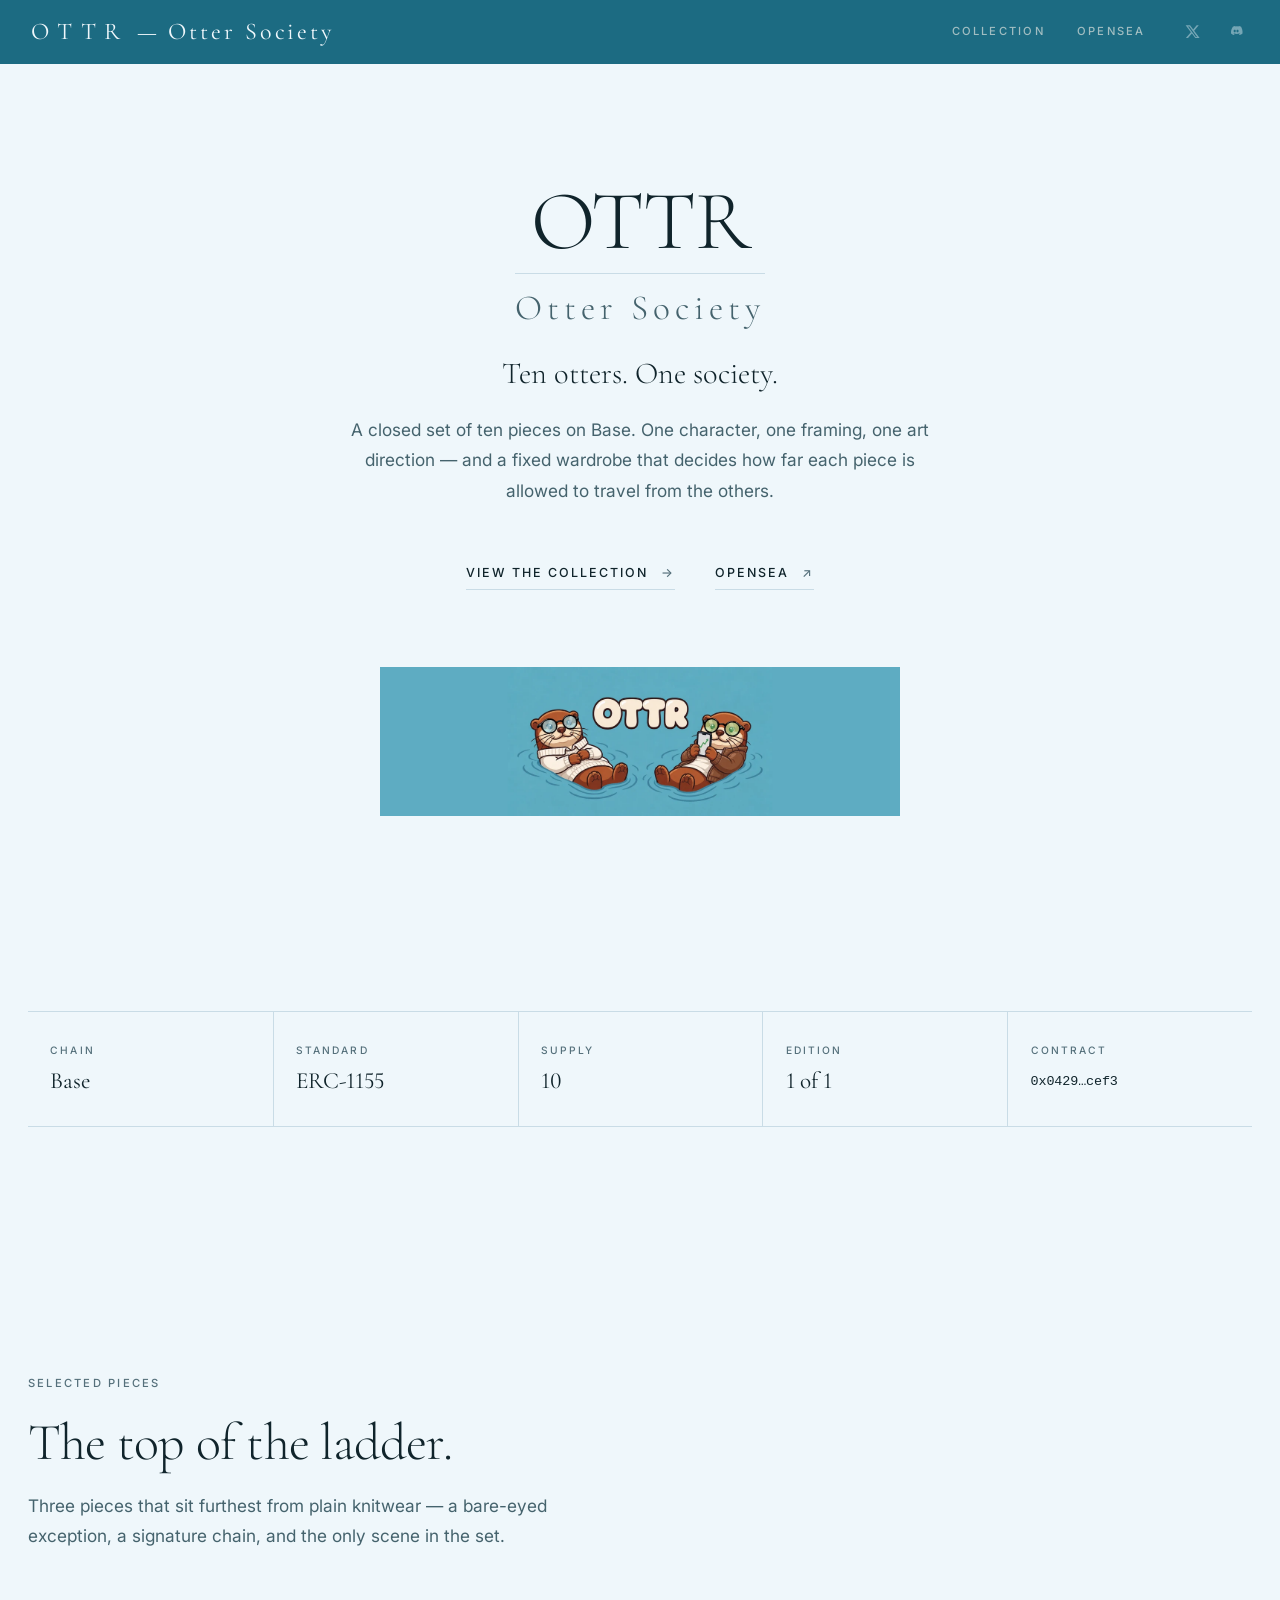
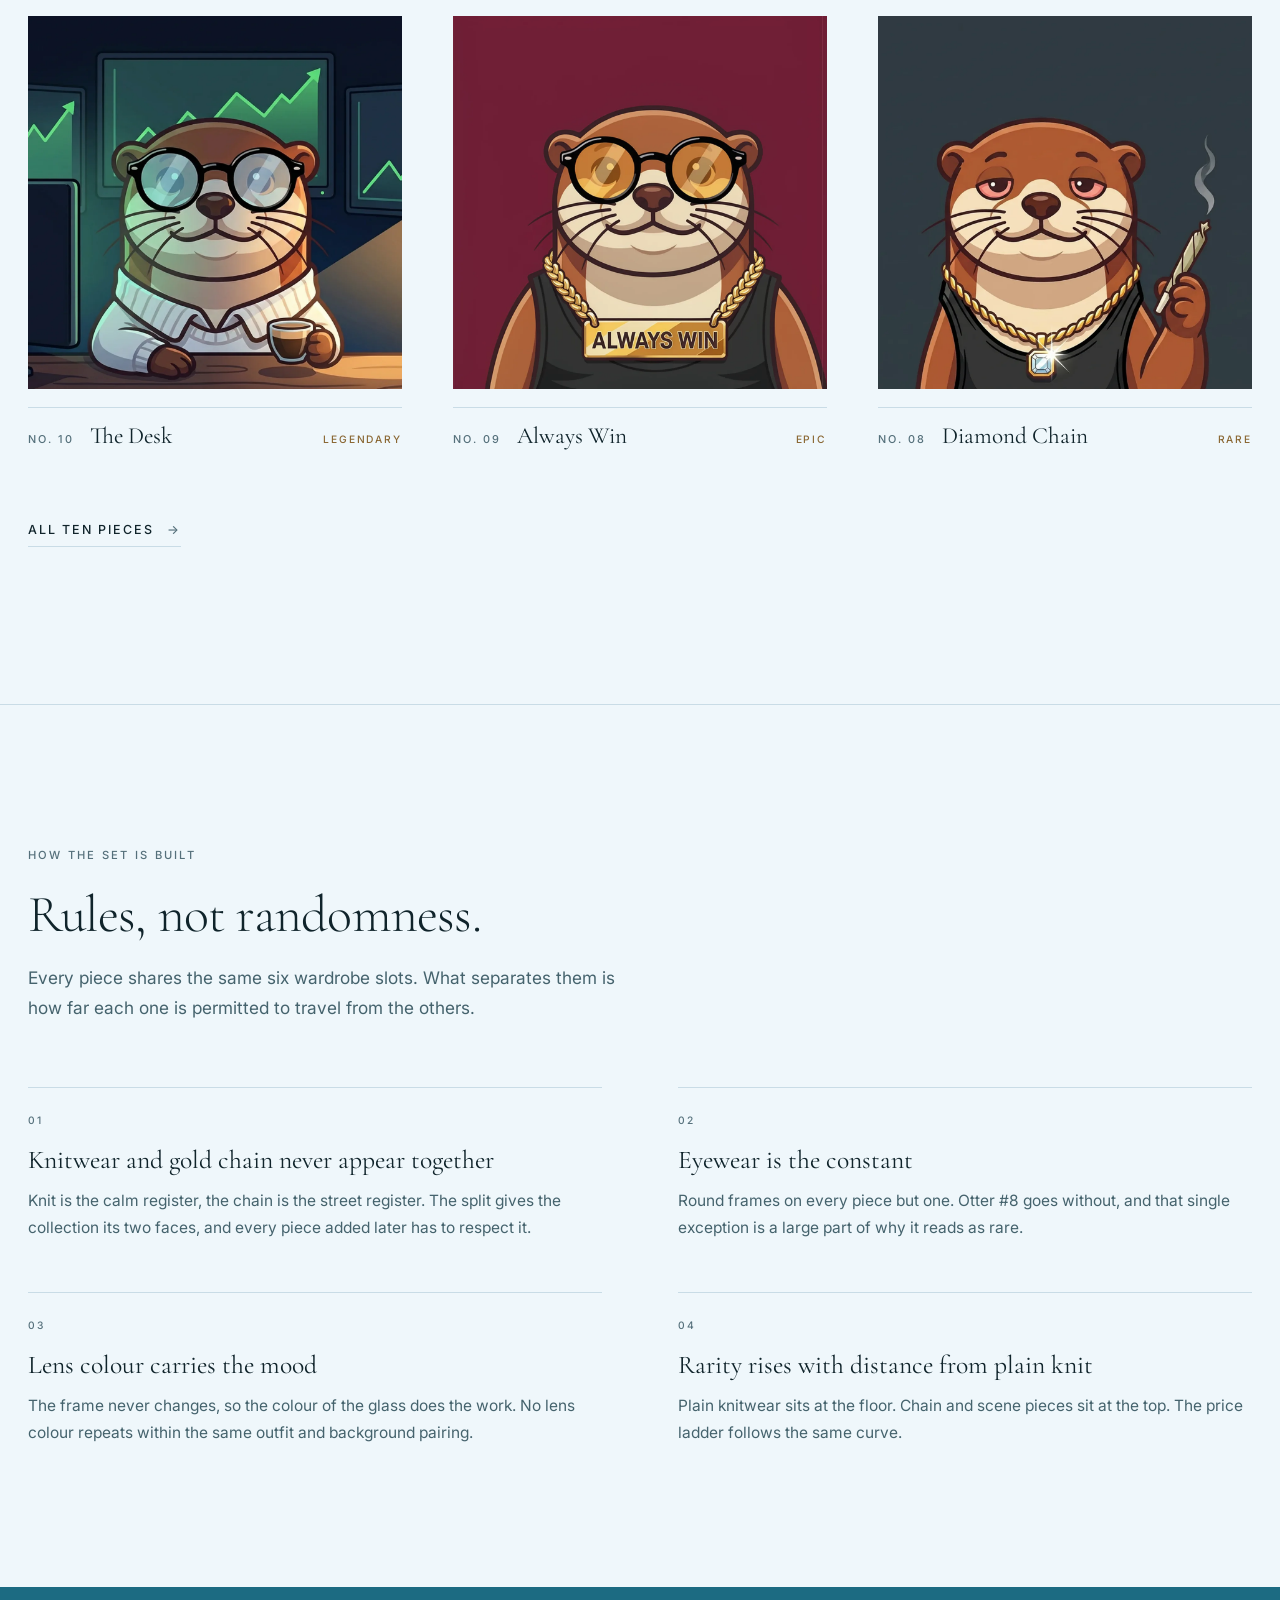
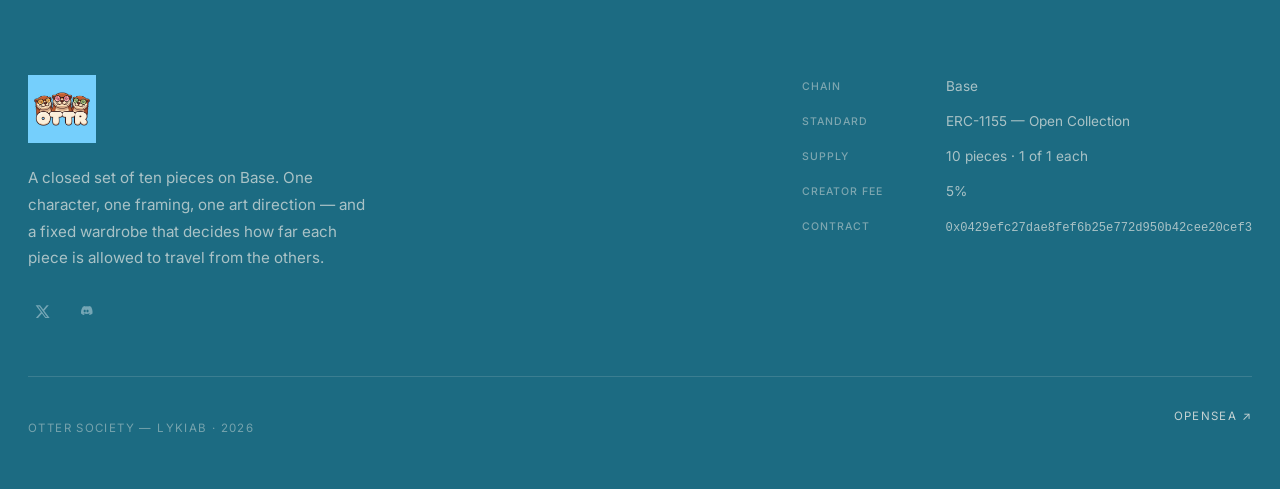
==== commit 2a8cad9e: "Move the palette to the collection's blue, add social marks Six corrections from review.  The bars w" ====
--- a/index.html
+++ b/index.html
@@ -22,10 +22,11 @@
 
 <header class="mast">
   <div class="mast-inner">
-    <a class="mast-brand" href="index.html">OTTR</a>
+    <a class="mast-brand" href="index.html">OTTR<span class="mast-brand-sub"> — Otter Society</span></a>
     <nav class="mast-nav" aria-label="Primary">
       <a href="collection.html">Collection</a>
       <a id="mast-os" href="#" target="_blank" rel="noopener noreferrer">OpenSea</a>
+      <span class="social" id="mast-social"></span>
     </nav>
   </div>
 </header>
@@ -35,11 +36,10 @@
   <!-- ===================== OPENING ===================== -->
   <section class="opening" id="opening">
     <div class="wrap">
-      <div class="opening-banner reveal">
-        <img src="assets/img/banner.webp" width="1400" height="400"
-             alt="Otter Society — OTTR" fetchpriority="high" decoding="async">
-      </div>
-      <h1 class="display d-xl reveal" id="tagline"></h1>
+      <h1 class="display d-xl reveal">
+        <span class="lockup">OTTR<span class="lockup-sub">Otter Society</span></span>
+      </h1>
+      <p class="opening-sub reveal" id="tagline"></p>
       <p class="standfirst reveal" id="standfirst"></p>
       <div class="opening-actions reveal">
         <a class="tlink" href="collection.html">
@@ -48,6 +48,10 @@
         <a class="tlink" id="open-os" href="#" target="_blank" rel="noopener noreferrer">
           OpenSea <span class="arrow" aria-hidden="true">&#8599;</span>
         </a>
+      </div>
+      <div class="opening-banner reveal">
+        <img src="assets/img/banner.webp" width="1400" height="400"
+             alt="Otter Society — OTTR" loading="lazy" decoding="async">
       </div>
     </div>
   </section>
@@ -102,6 +106,7 @@
       <div class="foot-brand">
         <img src="assets/img/logo.webp" width="56" height="56" alt="" loading="lazy" decoding="async">
         <p id="foot-tagline"></p>
+        <div class="social" id="foot-social"></div>
       </div>
       <div class="foot-meta" id="foot-meta"></div>
     </div>
--- a/assets/css/style.css
+++ b/assets/css/style.css
@@ -5,14 +5,17 @@
    =========================================================================== */
 
 :root {
-  --paper:  #F3F0E9;
-  --panel:  #EAE5DA;
-  --ink:    #16150F;
-  --ink-2:  #5E584E;
-  --ink-3:  #8A8378;
-  --rule:   #D5CEC1;
-  --brass:  #8A7248;
-  --night:  #14130F;
+  /* Sampled from the collection itself: logo #75CFFC, banner #5EACC2,
+     the four teal pieces #55A8AE. The bar takes a deepened teal so white
+     text on it clears WCAG AA — white on the logo blue is only 1.7:1. */
+  --paper:  #EFF7FB;
+  --panel:  #E2EEF5;
+  --ink:    #10242B;
+  --ink-2:  #45636D;
+  --ink-3:  #55707B;
+  --rule:   #C9DCE6;
+  --brass:  #8A6733;
+  --night:  #1C6B82;
 
   --serif: "Cormorant Garamond", "Times New Roman", Times, serif;
   --sans:  "Inter", system-ui, -apple-system, "Segoe UI", sans-serif;
@@ -75,8 +78,8 @@
      "ERC-ıı55". Force lining figures wherever the serif carries numbers. */
   font-variant-numeric: lining-nums;
 }
-.d-xl { font-size: clamp(3rem, 8.5vw, 6.5rem); }
-.d-lg { font-size: clamp(2.4rem, 5.5vw, 4rem); }
+.d-xl { font-size: clamp(2.6rem, 7vw, 5.25rem); }
+.d-lg { font-size: clamp(2rem, 4.6vw, 3.25rem); }
 .d-md { font-size: clamp(1.6rem, 3vw, 2.3rem); line-height: 1.1; }
 
 .label {
@@ -133,7 +136,42 @@
   font-size: 1.5rem; letter-spacing: .34em;
   color: var(--paper); padding-left: .2rem;
 }
-.mast-nav { display: flex; gap: 2rem; }
+.mast-brand-sub { letter-spacing: .12em; }
+/* The full lockup plus the nav will not fit a 390px bar, and the nav is the
+   part that has to stay reachable. */
+@media (max-width: 620px) { .mast-brand-sub { display: none; } }
+
+.mast-nav { display: flex; align-items: center; gap: 2rem; }
+/* The social marks pushed the bar past 390px. Tighten the whole row rather
+   than dropping a mark — both have to stay visible. */
+@media (max-width: 560px) {
+  .mast-nav { gap: 1rem; }
+  .mast-nav a { font-size: .64rem; letter-spacing: .14em; }
+  .mast-inner { gap: 1rem; }
+  .mast-brand { font-size: 1.3rem; letter-spacing: .26em; }
+  .social { gap: .35rem; }
+  .social-mark { width: 24px; height: 24px; }
+  .social-mark svg { width: 14px; height: 14px; }
+}
+
+/* ---------- social marks ---------- */
+.social { display: inline-flex; align-items: center; gap: .9rem; }
+.social-mark {
+  display: grid; place-items: center;
+  width: 30px; height: 30px; padding: 0;
+  color: currentColor; text-decoration: none;
+  transition: opacity .4s var(--ease);
+}
+.social-mark svg { width: 16px; height: 16px; fill: currentColor; display: block; }
+/* No account exists yet, so the mark is present but deliberately inert —
+   never a dead link that navigates nowhere. */
+.social-mark.is-soon { opacity: .42; cursor: default; }
+.social-mark:not(.is-soon) { opacity: .62; }
+.social-mark:not(.is-soon):hover { opacity: 1; }
+
+.mast .social-mark { color: var(--paper); }
+.foot .social { margin-top: 1.6rem; }
+.foot .social-mark { color: var(--paper); }
 .mast-nav a {
   text-decoration: none;
   font-size: .7rem; font-weight: 500;
@@ -155,9 +193,21 @@
 
 /* ---------- opening ---------- */
 .opening { padding: clamp(4rem, 9vw, 7.5rem) 0 clamp(3.5rem, 7vw, 6rem); text-align: center; }
-.opening-banner { max-width: 520px; margin: 0 auto clamp(2.5rem, 5vw, 4rem); }
+.opening-banner { max-width: 520px; margin-inline: auto; }
 .opening-banner img { width: 100%; }
-.opening .d-xl { margin-bottom: 1.8rem; }
+.opening .d-xl { margin-bottom: 1.2rem; }
+.lockup { display: inline-block; }
+.lockup-sub {
+  display: block; margin-top: .5rem; padding-top: 1rem;
+  border-top: 1px solid var(--rule);
+  font-size: .42em; letter-spacing: .14em; color: var(--ink-2);
+}
+.opening-sub {
+  font-family: var(--serif); font-weight: 300;
+  font-size: clamp(1.4rem, 2.6vw, 1.9rem); line-height: 1.25;
+  color: var(--ink); margin: 0 0 1.4rem;
+}
+.opening-banner { margin-top: clamp(3rem, 6vw, 5rem); }
 .opening .standfirst { margin: 0 auto; }
 .opening-actions {
   display: flex; gap: 2.5rem; justify-content: center; flex-wrap: wrap;
@@ -290,7 +340,7 @@
 .ov-backdrop { position: absolute; inset: 0; background: rgba(20, 19, 15, .86); }
 .ov-card {
   position: relative; z-index: 1;
-  width: min(100%, 1000px); max-height: 88vh; overflow-y: auto;
+  width: min(100%, 1080px); max-height: 88vh; overflow-y: auto;
   background: var(--paper);
   animation: ovIn .5s var(--ease);
 }
@@ -305,16 +355,15 @@
 }
 .ov-close:hover { border-color: var(--ink); }
 
-.detail { display: grid; grid-template-columns: 1fr 1fr; }
+.detail { display: grid; grid-template-columns: 1fr 1fr; align-items: center; }
 @media (max-width: 760px) { .detail { grid-template-columns: 1fr; } }
-.detail-art { overflow: hidden; }
+/* The plate stays a complete square — cropping it to fill the text column's
+   height is what made this read as squashed. Centring instead splits any
+   leftover height evenly above and below, so it reads as matting. */
+.detail-art { overflow: hidden; background: var(--panel); align-self: stretch;
+              display: flex; align-items: center; }
 .detail-art img { width: 100%; aspect-ratio: 1; object-fit: cover; }
-/* Two-column layout: let the art fill the row the text column defines, so no
-   paper gap opens beneath a square image. */
-@media (min-width: 761px) {
-  .detail-art img { height: 100%; aspect-ratio: auto; }
-}
-.detail-body { padding: clamp(2rem, 4vw, 3rem); }
+.detail-body { padding: clamp(2.4rem, 4.5vw, 3.6rem); }
 .detail-head { display: flex; align-items: baseline; gap: 1rem; margin-bottom: .5rem; padding-right: 3.2rem; }
 .detail-body h2 { font-family: var(--serif); font-weight: 300; font-size: clamp(2rem, 4vw, 2.8rem); color: var(--ink); margin: 0 0 1rem; line-height: 1.05; }
 .detail-note { font-family: var(--serif); font-size: 1.15rem; line-height: 1.55; color: var(--ink); font-weight: 300; margin: 0 0 2rem; }
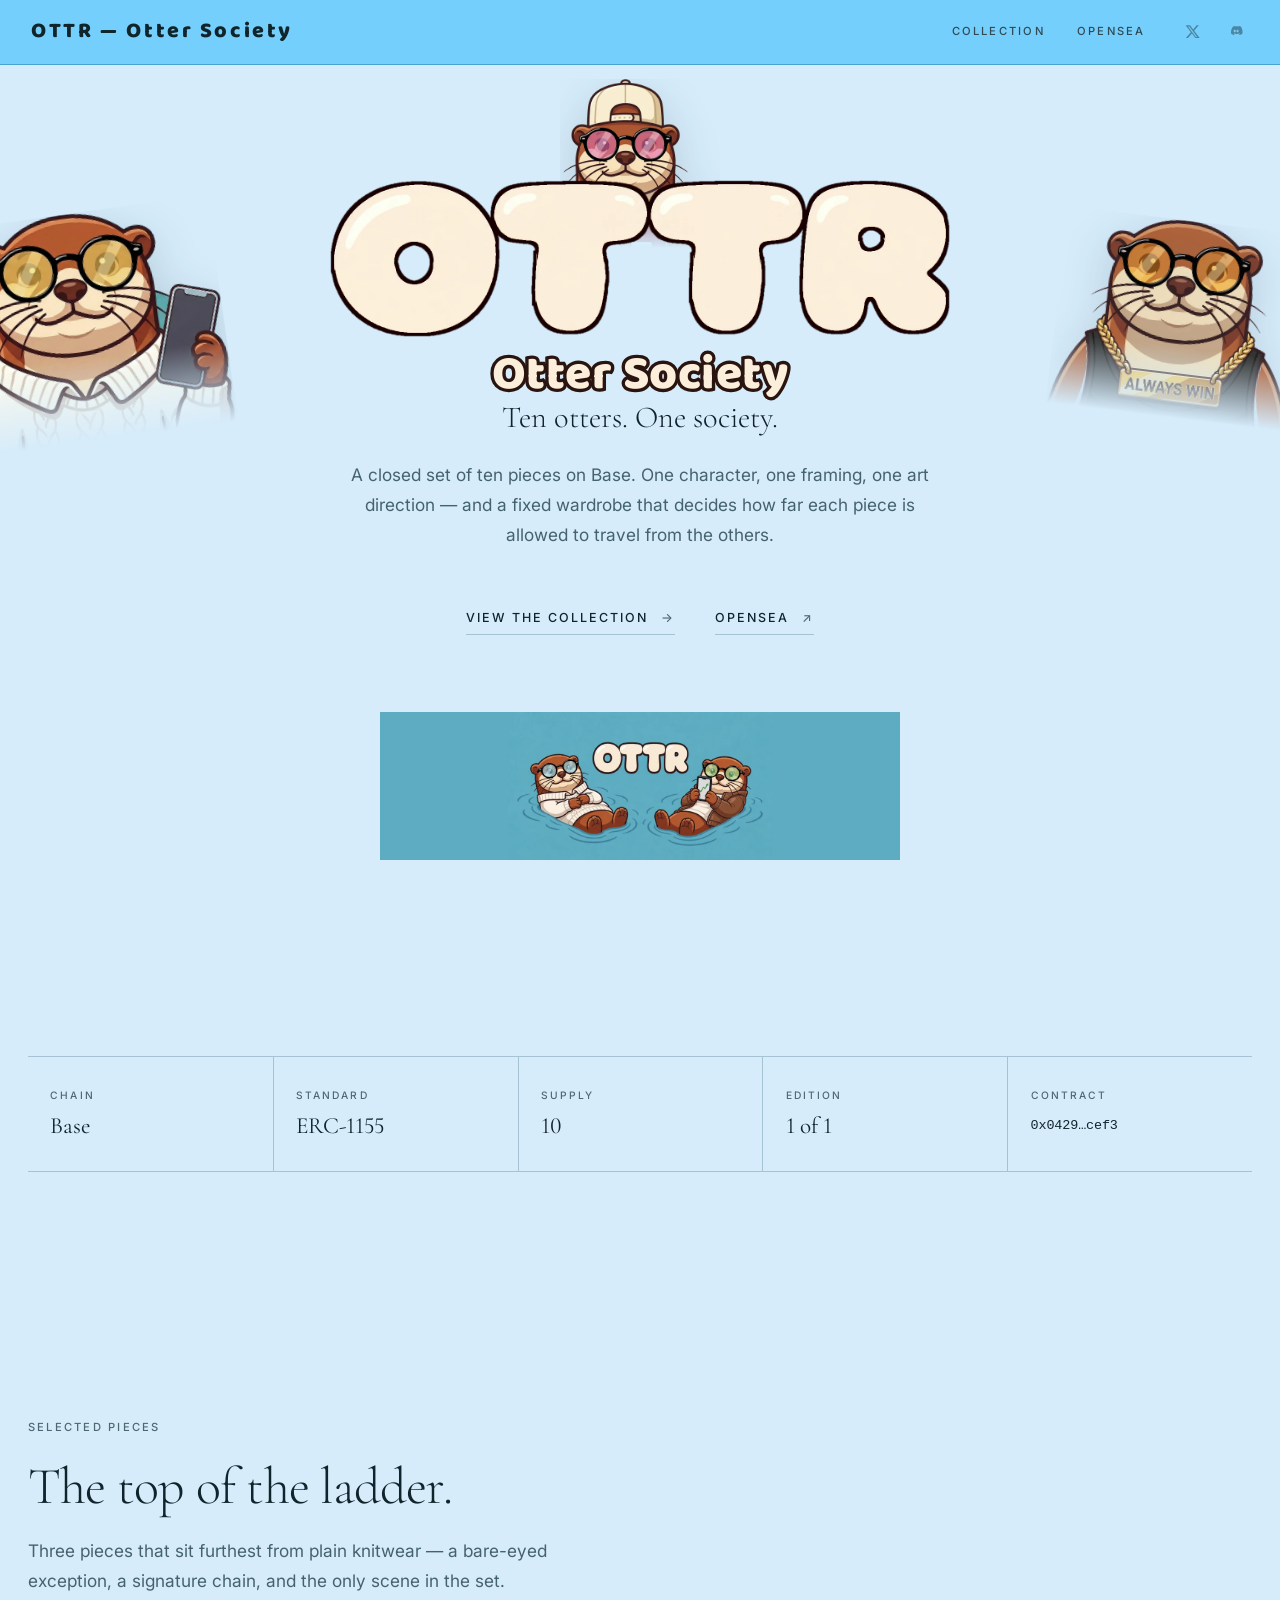
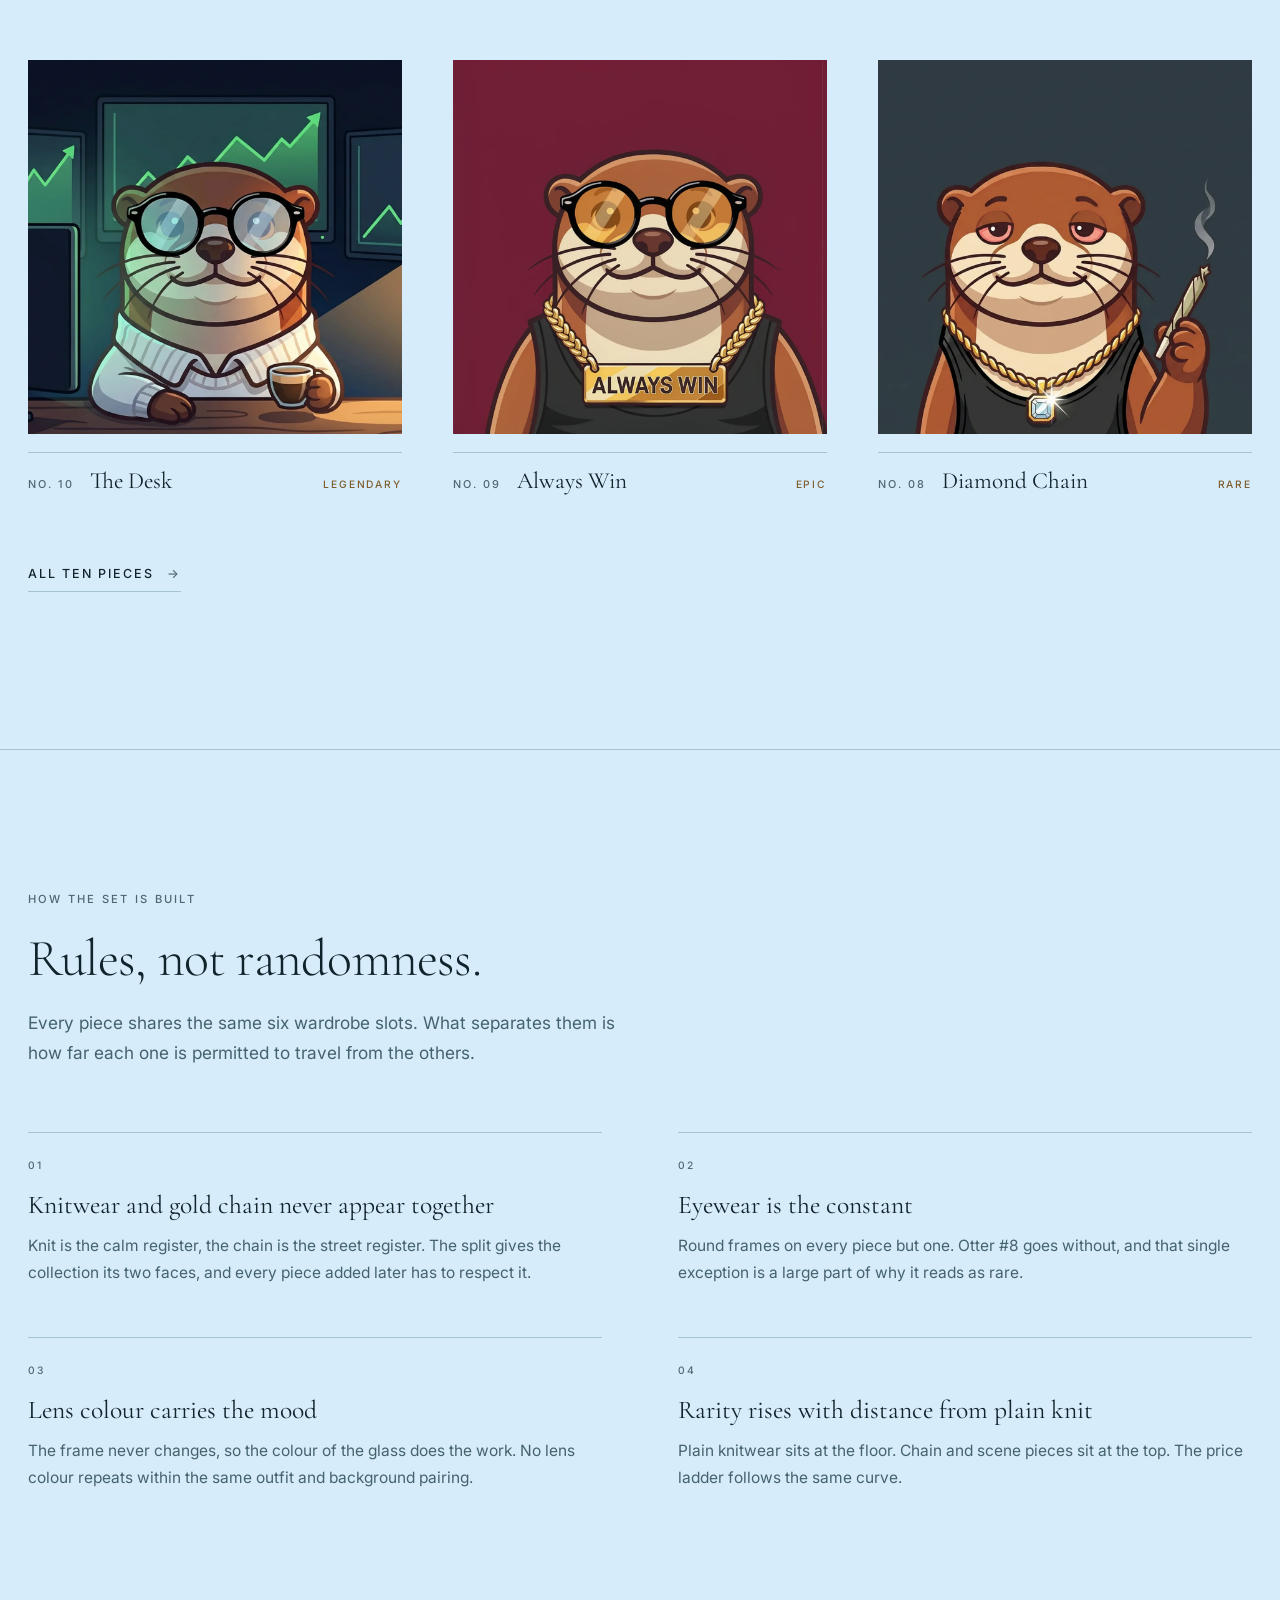
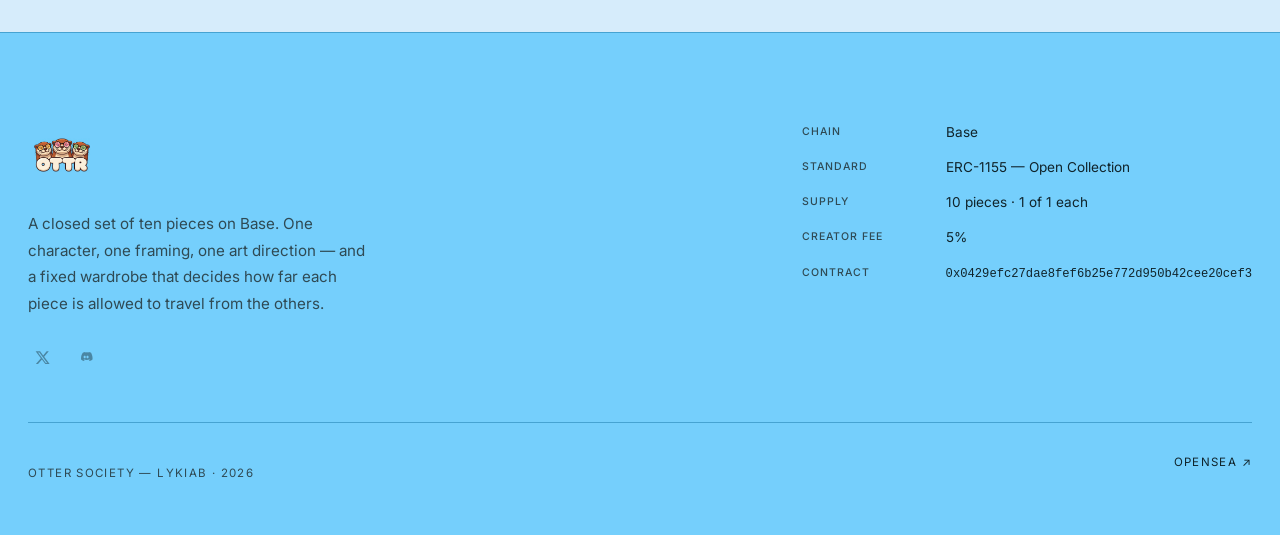
==== commit c597ee08: "Use the real logo lettering and open the palette to baby blue The hero was set in the site serif, wh" ====
--- a/index.html
+++ b/index.html
@@ -13,7 +13,7 @@
 <link rel="icon" href="assets/img/favicon.svg" type="image/svg+xml">
 <link rel="preconnect" href="https://fonts.googleapis.com">
 <link rel="preconnect" href="https://fonts.gstatic.com" crossorigin>
-<link href="https://fonts.googleapis.com/css2?family=Cormorant+Garamond:wght@300;400&family=Inter:wght@400;500&display=swap" rel="stylesheet">
+<link href="https://fonts.googleapis.com/css2?family=Baloo+2:wght@700;800&family=Cormorant+Garamond:wght@300;400&family=Inter:wght@400;500&display=swap" rel="stylesheet">
 <link rel="stylesheet" href="assets/css/style.css">
 </head>
 <body>
@@ -36,9 +36,18 @@
   <!-- ===================== OPENING ===================== -->
   <section class="opening" id="opening">
     <div class="wrap">
-      <h1 class="display d-xl reveal">
-        <span class="lockup">OTTR<span class="lockup-sub">Otter Society</span></span>
-      </h1>
+      <div class="opening-stage">
+        <div class="peek" aria-hidden="true">
+          <img class="p-left"  src="assets/img/peek/03.webp" width="900" height="828" alt="" loading="lazy" decoding="async">
+          <img class="p-right" src="assets/img/peek/09.webp" width="900" height="749" alt="" loading="lazy" decoding="async">
+          <img class="p-top"   src="assets/img/peek/05.webp" width="824" height="900" alt="" loading="lazy" decoding="async">
+        </div>
+        <h1 class="lockup reveal">
+          <img class="lockup-mark" src="assets/img/wordmark.webp"
+               width="1486" height="376" alt="OTTR" fetchpriority="high" decoding="async">
+          <span class="lockup-sub">Otter Society</span>
+        </h1>
+      </div>
       <p class="opening-sub reveal" id="tagline"></p>
       <p class="standfirst reveal" id="standfirst"></p>
       <div class="opening-actions reveal">
--- a/assets/css/style.css
+++ b/assets/css/style.css
@@ -8,18 +8,24 @@
   /* Sampled from the collection itself: logo #75CFFC, banner #5EACC2,
      the four teal pieces #55A8AE. The bar takes a deepened teal so white
      text on it clears WCAG AA — white on the logo blue is only 1.7:1. */
-  --paper:  #EFF7FB;
-  --panel:  #E2EEF5;
-  --ink:    #10242B;
-  --ink-2:  #45636D;
-  --ink-3:  #55707B;
-  --rule:   #C9DCE6;
-  --brass:  #8A6733;
-  --night:  #1C6B82;
+  --paper:      #D6ECFB;
+  --panel:      #C4E2F6;
+  --bar:        #75CFFC;   /* the logo blue exactly */
+  --ink:        #10242B;   /* 13.18:1 on paper, 9.23:1 on the bar */
+  --ink-2:      #45636D;   /* 5.29:1 on paper */
+  --ink-3:      #4E6872;   /* 4.86:1 — #55707B failed here at 4.32:1 */
+  --on-bar:     #10242B;   /* 9.23:1 on the bar */
+  --on-bar-mut: #2F4A54;   /* 5.42:1 — white and --ink-2 both fail on the bar */
+  --rule:       #A6C3D4;
+  --rule-bar:   #46A3D2;
+  --brass:      #7F5E2D;   /* 4.87:1 — #8A6733 failed here at 4.24:1 */
 
   --serif: "Cormorant Garamond", "Times New Roman", Times, serif;
   --sans:  "Inter", system-ui, -apple-system, "Segoe UI", sans-serif;
   --mono:  ui-monospace, SFMono-Regular, Menlo, Consolas, monospace;
+  --round: "Baloo 2", "Trebuchet MS", system-ui, sans-serif;
+  --cream:   #FBEEDA;   /* the logo's letter fill */
+  --outline: #2A1410;   /* sampled from the logo's letter stroke */
 
   --wrap: 1240px;
   --nav-h: 64px;
@@ -55,7 +61,7 @@
 
 .skip {
   position: absolute; left: -9999px; top: 0; z-index: 999;
-  background: var(--night); color: var(--paper); padding: 14px 22px;
+  background: var(--ink); color: var(--paper); padding: 14px 22px;
   font-size: .78rem; letter-spacing: .14em; text-transform: uppercase;
 }
 .skip:focus { left: 0; }
@@ -120,8 +126,9 @@
 /* ---------- masthead ---------- */
 .mast {
   position: sticky; top: 0; z-index: 90;
-  background: var(--night);
-  color: var(--paper);
+  background: var(--bar);
+  color: var(--on-bar);
+  border-bottom: 1px solid var(--rule-bar);
 }
 .mast-inner {
   width: min(100% - 56px, var(--wrap)); margin-inline: auto;
@@ -132,9 +139,9 @@
 
 .mast-brand {
   margin-right: auto; text-decoration: none;
-  font-family: var(--serif); font-weight: 400;
-  font-size: 1.5rem; letter-spacing: .34em;
-  color: var(--paper); padding-left: .2rem;
+  font-family: var(--round); font-weight: 800;
+  font-size: 1.35rem; letter-spacing: .12em;
+  color: var(--on-bar); padding-left: .2rem;
 }
 .mast-brand-sub { letter-spacing: .12em; }
 /* The full lockup plus the nav will not fit a 390px bar, and the nav is the
@@ -169,17 +176,17 @@
 .social-mark:not(.is-soon) { opacity: .62; }
 .social-mark:not(.is-soon):hover { opacity: 1; }
 
-.mast .social-mark { color: var(--paper); }
+.mast .social-mark { color: var(--on-bar); }
 .foot .social { margin-top: 1.6rem; }
-.foot .social-mark { color: var(--paper); }
+.foot .social-mark { color: var(--on-bar); }
 .mast-nav a {
   text-decoration: none;
   font-size: .7rem; font-weight: 500;
   letter-spacing: .2em; text-transform: uppercase;
-  color: rgba(243, 240, 233, .62);
+  color: var(--on-bar-mut);
   transition: color .4s var(--ease);
 }
-.mast-nav a:hover, .mast-nav a[aria-current="page"] { color: var(--paper); }
+.mast-nav a:hover, .mast-nav a[aria-current="page"] { color: var(--on-bar); }
 
 /* ---------- sections ---------- */
 .section { padding: clamp(5rem, 11vw, 10rem) 0; }
@@ -192,16 +199,59 @@
 .sec-head .standfirst { margin: 1.4rem 0 0; }
 
 /* ---------- opening ---------- */
-.opening { padding: clamp(4rem, 9vw, 7.5rem) 0 clamp(3.5rem, 7vw, 6rem); text-align: center; }
+.opening {
+  padding: clamp(4rem, 9vw, 7.5rem) 0 clamp(3.5rem, 7vw, 6rem);
+  text-align: center;
+  /* The otters are positioned past the edges on purpose. clip (not hidden)
+     contains them horizontally while letting the top one overhang upward. */
+  overflow-x: clip;
+}
 .opening-banner { max-width: 520px; margin-inline: auto; }
 .opening-banner img { width: 100%; }
-.opening .d-xl { margin-bottom: 1.2rem; }
-.lockup { display: inline-block; }
+/* ---------- hero lockup ---------- */
+.opening-stage { position: relative; }
+
+.lockup { position: relative; z-index: 2; margin: 0; display: block; }
+.lockup-mark {
+  /* The real logo lettering, cut out of the square logo. Capped at half the
+     asset's intrinsic 1486px so it never softens on a 2x screen. */
+  width: min(72vw, 620px);
+  margin: 0 auto;
+}
 .lockup-sub {
-  display: block; margin-top: .5rem; padding-top: 1rem;
-  border-top: 1px solid var(--rule);
-  font-size: .42em; letter-spacing: .14em; color: var(--ink-2);
-}
+  display: block;
+  margin-top: .9rem;
+  font-family: var(--round);
+  font-weight: 800;
+  font-size: clamp(1.6rem, 4.4vw, 3rem);
+  line-height: 1;
+  letter-spacing: .01em;
+  color: var(--cream);
+  -webkit-text-stroke: .14em var(--outline);
+  paint-order: stroke fill;
+}
+
+/* ---------- peeking otters ---------- */
+.peek { position: absolute; inset: 0; pointer-events: none; z-index: 1; }
+.peek img {
+  position: absolute; width: var(--w);
+  filter: drop-shadow(0 12px 22px rgba(16, 36, 43, .16));
+  /* The source art is cropped flat at the chest, which reads as a sliced
+     sticker. Fade the last stretch so each one dissolves instead. */
+  -webkit-mask-image: linear-gradient(to bottom, #000 62%, transparent 97%);
+          mask-image: linear-gradient(to bottom, #000 62%, transparent 97%);
+}
+.peek .p-left  { --w: 21%; left: -5%;  top: 14%;  rotate: -8deg; animation: drift 11s ease-in-out infinite; }
+.peek .p-right { --w: 20%; right: -4%; top: 18%;  rotate: 7deg;  animation: drift 13s ease-in-out infinite 1.5s; }
+/* High enough that only the cap and eyes clear the wordmark — any lower and
+   the body shows through the gaps between the letters. */
+.peek .p-top   { --w: 13%; left: 50%;  top: -46%; margin-left: -6.5%;
+                 animation: drift 15s ease-in-out infinite .8s; }
+@keyframes drift { 0%,100% { translate: 0 0; } 50% { translate: 0 -14px; } }
+
+/* Below this width they crowd the wordmark instead of framing it. */
+@media (max-width: 860px) { .peek { display: none; } }
+@media (prefers-reduced-motion: reduce) { .peek img { animation: none; } }
 .opening-sub {
   font-family: var(--serif); font-weight: 300;
   font-size: clamp(1.4rem, 2.6vw, 1.9rem); line-height: 1.25;
@@ -317,21 +367,21 @@
 }
 
 /* ---------- footer ---------- */
-.foot { background: var(--night); color: rgba(243, 240, 233, .66); padding: clamp(3.5rem, 7vw, 5.5rem) 0 2.5rem; }
-.foot-top { display: flex; gap: clamp(2rem, 6vw, 5rem); flex-wrap: wrap; padding-bottom: 3rem; border-bottom: 1px solid rgba(243, 240, 233, .14); }
+.foot { background: var(--bar); color: var(--on-bar-mut); border-top: 1px solid var(--rule-bar); padding: clamp(3.5rem, 7vw, 5.5rem) 0 2.5rem; }
+.foot-top { display: flex; gap: clamp(2rem, 6vw, 5rem); flex-wrap: wrap; padding-bottom: 3rem; border-bottom: 1px solid var(--rule-bar); }
 .foot-brand { flex: 1 1 260px; }
 .foot-brand img { width: 68px; height: 68px; margin-bottom: 1.4rem; }
-.foot-brand p { margin: 0; max-width: 34ch; font-size: .95rem; }
+.foot-brand p { margin: 0; max-width: 34ch; font-size: .95rem; color: var(--on-bar-mut); }
 .foot-meta { display: grid; gap: .7rem; align-content: start; }
-.foot-meta div { display: flex; gap: 1.5rem; font-size: .85rem; }
-.foot-meta b { font-weight: 500; color: rgba(243, 240, 233, .45); min-width: 7.5rem; letter-spacing: .1em; text-transform: uppercase; font-size: .66rem; align-self: center; }
+.foot-meta div { display: flex; gap: 1.5rem; font-size: .85rem; color: var(--on-bar); }
+.foot-meta b { font-weight: 500; color: var(--on-bar-mut); min-width: 7.5rem; letter-spacing: .1em; text-transform: uppercase; font-size: .66rem; align-self: center; }
 .foot-bottom {
   display: flex; justify-content: space-between; gap: 1rem; flex-wrap: wrap;
   padding-top: 1.8rem; font-size: .72rem; letter-spacing: .12em; text-transform: uppercase;
-  color: rgba(243, 240, 233, .42);
-}
-.foot-bottom a { color: rgba(243, 240, 233, .78); text-decoration: none; }
-.foot-bottom a:hover { color: var(--paper); }
+  color: var(--on-bar-mut);
+}
+.foot-bottom a { color: var(--on-bar); text-decoration: none; }
+.foot-bottom a:hover { color: var(--brass); }
 .foot-contract { font-family: var(--mono); font-size: .76rem; letter-spacing: 0; text-transform: none; word-break: break-all; }
 
 /* ---------- overlay ---------- */
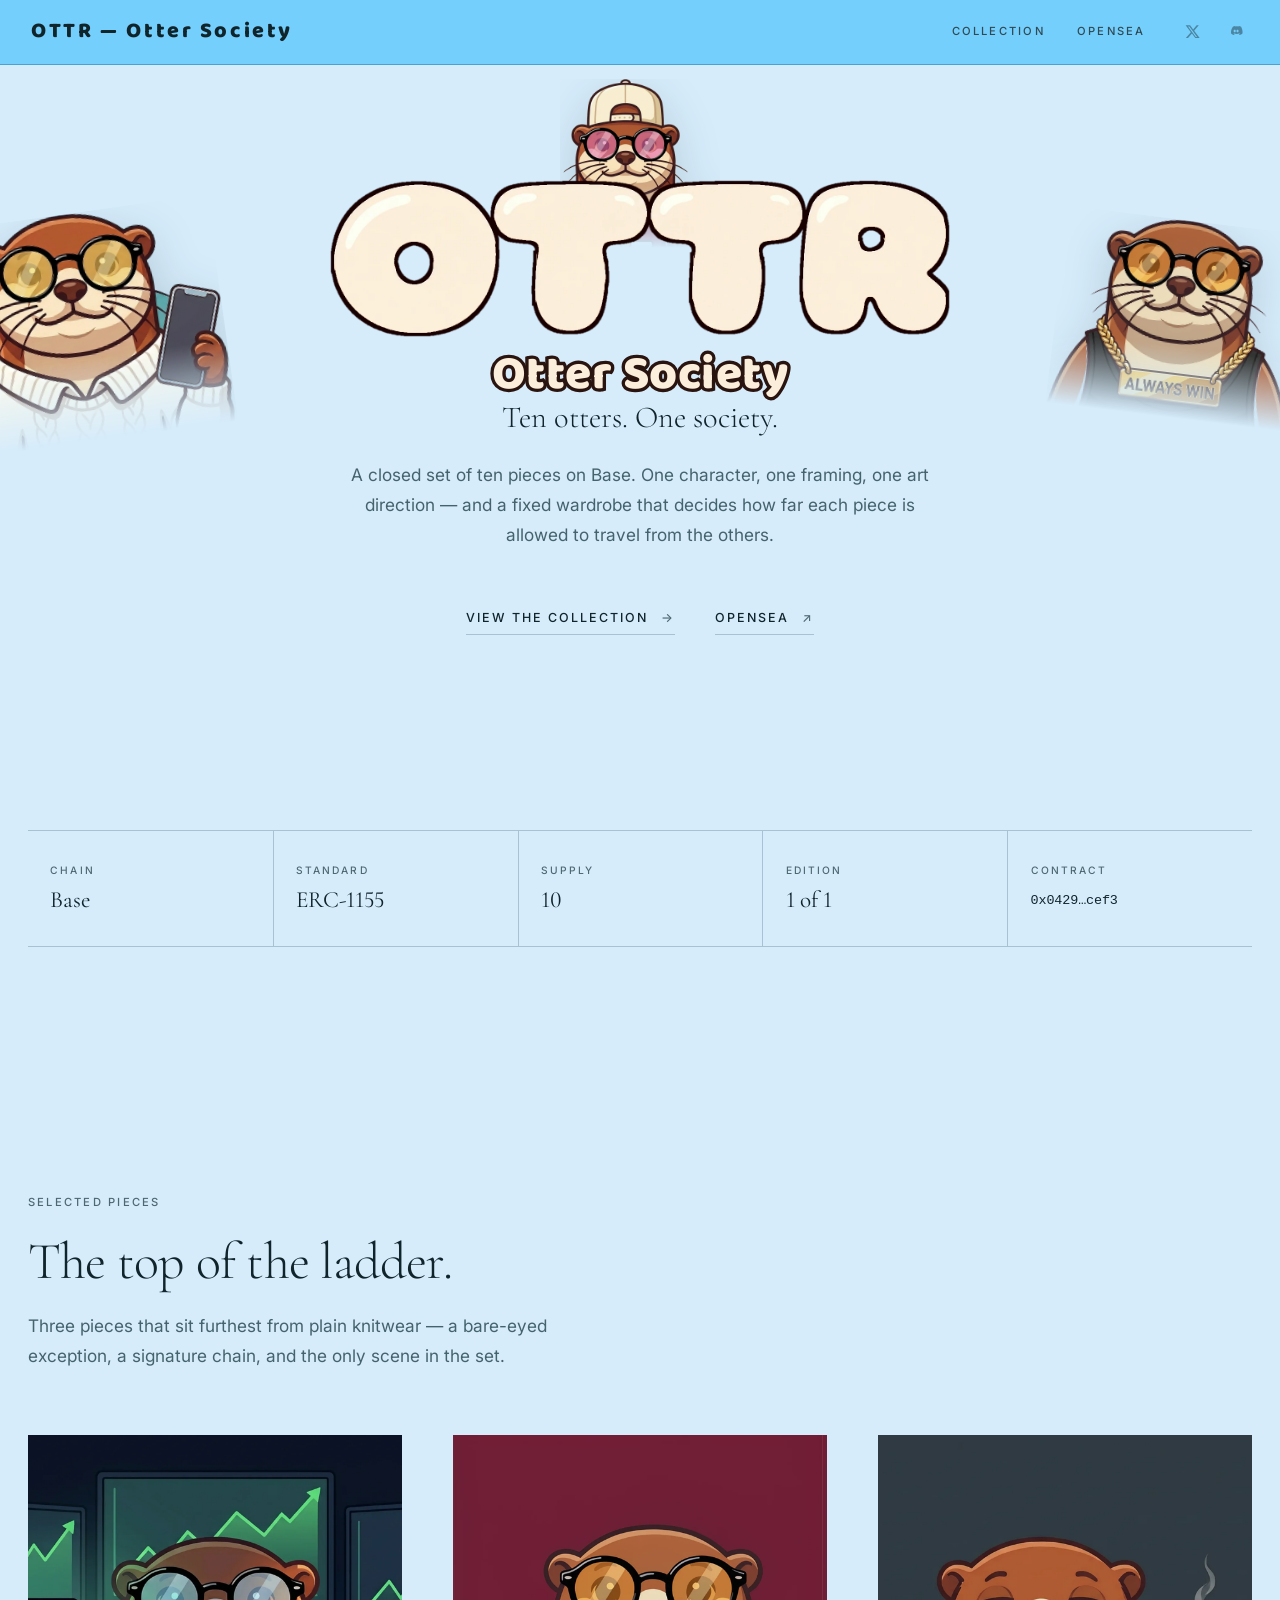
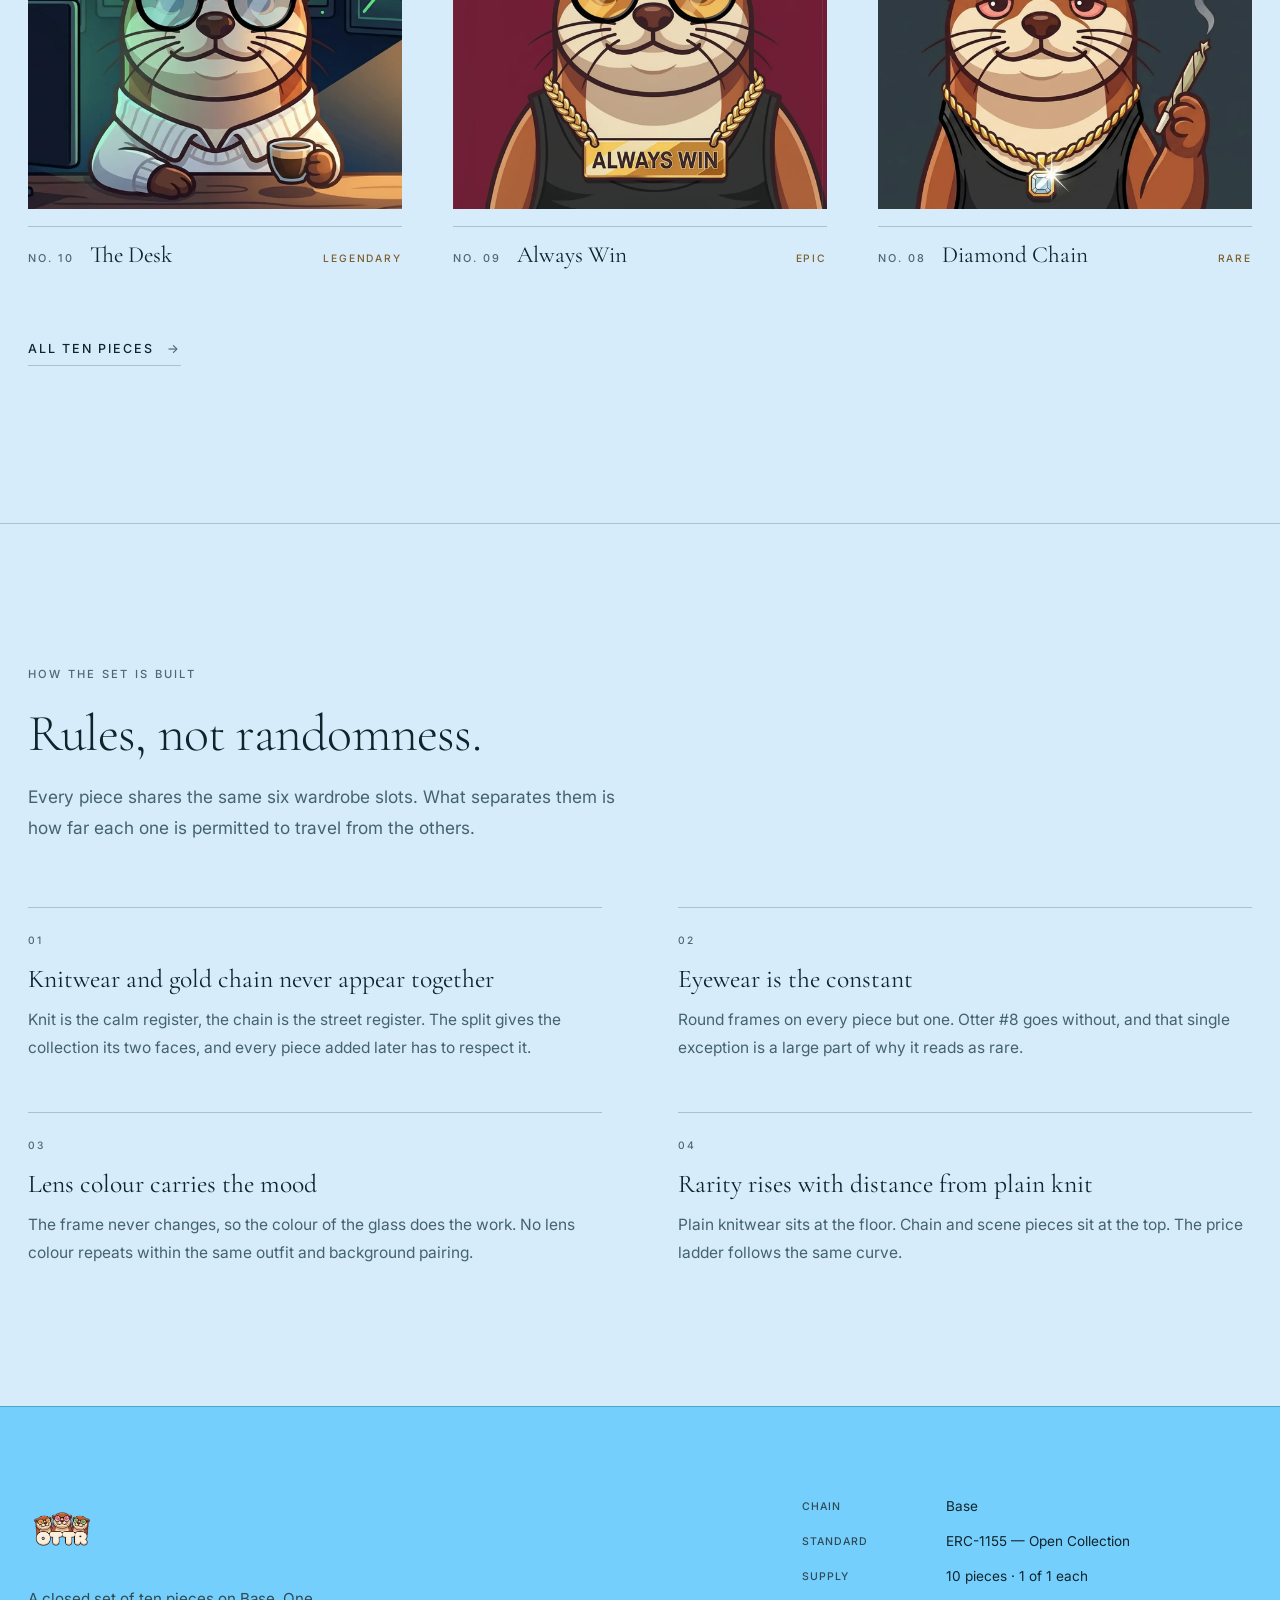
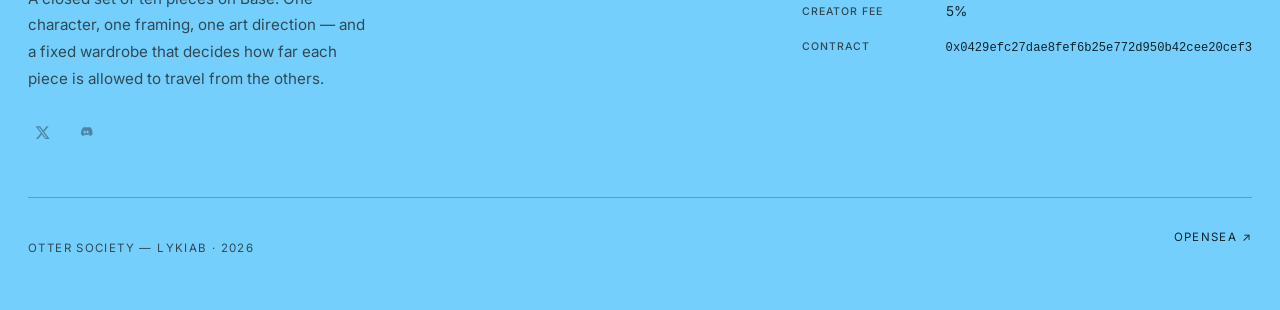
==== commit 842b1133: "Drop the banner from the landing page It sat directly under the hero lockup repeating the same wordm" ====
--- a/index.html
+++ b/index.html
@@ -57,10 +57,6 @@
         <a class="tlink" id="open-os" href="#" target="_blank" rel="noopener noreferrer">
           OpenSea <span class="arrow" aria-hidden="true">&#8599;</span>
         </a>
-      </div>
-      <div class="opening-banner reveal">
-        <img src="assets/img/banner.webp" width="1400" height="400"
-             alt="Otter Society — OTTR" loading="lazy" decoding="async">
       </div>
     </div>
   </section>
--- a/assets/css/style.css
+++ b/assets/css/style.css
@@ -206,8 +206,6 @@
      contains them horizontally while letting the top one overhang upward. */
   overflow-x: clip;
 }
-.opening-banner { max-width: 520px; margin-inline: auto; }
-.opening-banner img { width: 100%; }
 /* ---------- hero lockup ---------- */
 .opening-stage { position: relative; }
 
@@ -257,7 +255,6 @@
   font-size: clamp(1.4rem, 2.6vw, 1.9rem); line-height: 1.25;
   color: var(--ink); margin: 0 0 1.4rem;
 }
-.opening-banner { margin-top: clamp(3rem, 6vw, 5rem); }
 .opening .standfirst { margin: 0 auto; }
 .opening-actions {
   display: flex; gap: 2.5rem; justify-content: center; flex-wrap: wrap;
